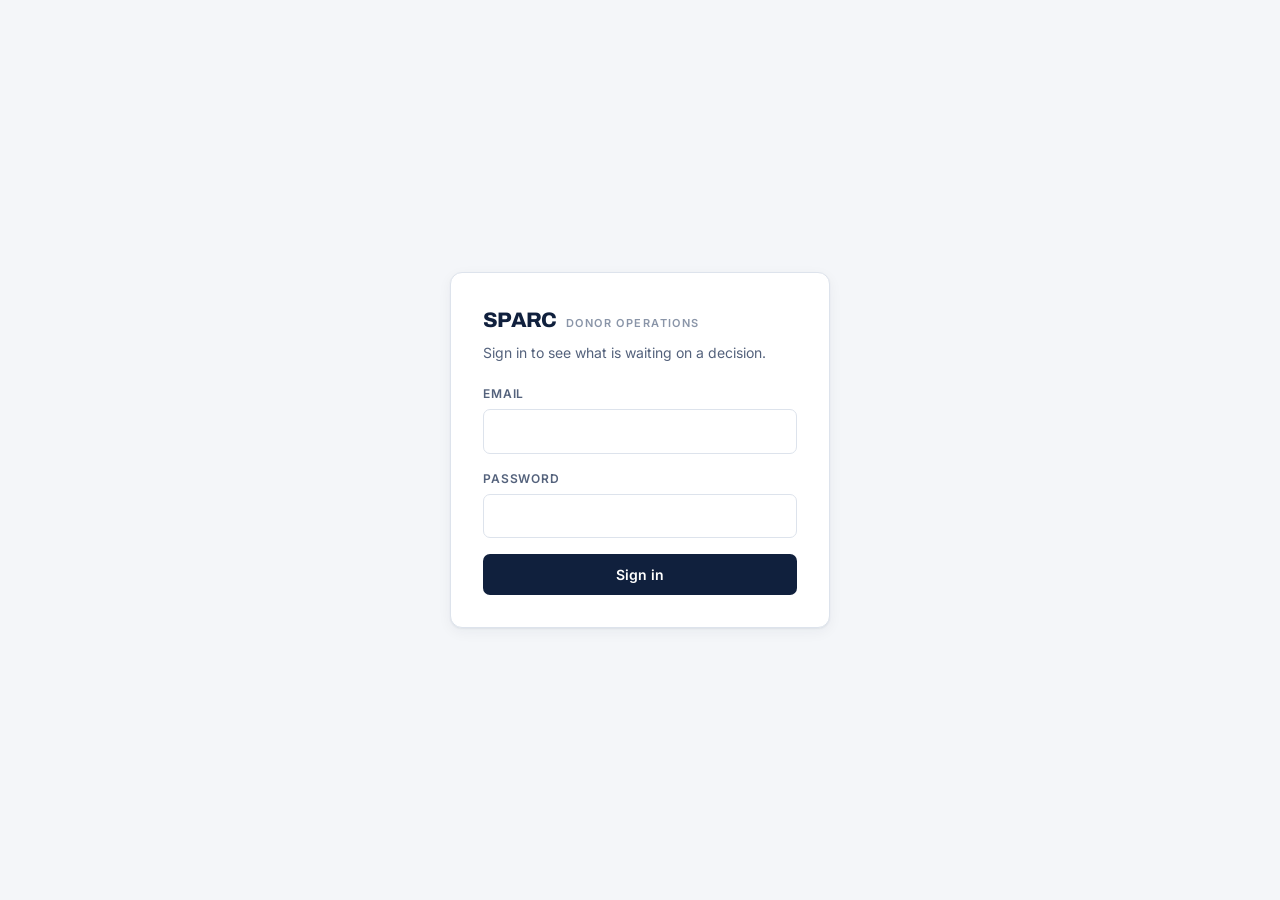
==== public/index.html @ 1fdde202 "Initial import: SPARC Donor Operations dashboard Static single-file dashboard (public/index.html), N" ====
<!doctype html>
<html lang="en">
<head>
<meta charset="utf-8">
<meta name="viewport" content="width=device-width, initial-scale=1">
<meta name="robots" content="noindex, nofollow">
<title>SPARC — Donor Operations</title>
<link rel="preconnect" href="https://fonts.googleapis.com">
<link rel="preconnect" href="https://fonts.gstatic.com" crossorigin>
<link href="https://fonts.googleapis.com/css2?family=Archivo:wght@500;600;700;800&family=Inter:wght@400;500;600&display=swap" rel="stylesheet">
<style>
  :root{
    --ink:#10203D; --ink-60:#54627C; --ink-40:#8A95A8;
    --paper:#F4F6F9; --card:#FFF; --rule:#DDE3EC;
    --green:#00874C; --green-soft:#E4F3EB;
    --blue:#2C6FA8; --blue-soft:#E6EEF6;
    --amber:#B26A00; --amber-soft:#FBF0DE;
    --red:#A8302B; --red-soft:#F8E7E6;
    --shadow:0 1px 2px rgba(16,32,61,.06),0 4px 14px rgba(16,32,61,.05);
  }
  *{box-sizing:border-box} html,body{margin:0;padding:0}
  body{background:var(--paper);color:var(--ink);font:400 15px/1.5 Inter,system-ui,sans-serif;-webkit-font-smoothing:antialiased}
  h1,h2,h3,.display{font-family:Archivo,Inter,sans-serif;letter-spacing:-.02em;margin:0}
  button{font:inherit;cursor:pointer} input,select,textarea{font:inherit;color:inherit}
  :focus-visible{outline:2px solid var(--blue);outline-offset:2px;border-radius:3px}
  .hidden{display:none!important}
  a{color:var(--blue)}

  .signin-wrap{min-height:100dvh;display:grid;place-items:center;padding:24px}
  .signin{width:100%;max-width:380px;background:var(--card);border:1px solid var(--rule);border-radius:12px;padding:32px;box-shadow:var(--shadow)}
  .mark{display:flex;align-items:baseline;gap:9px;margin-bottom:6px}
  .mark b{font-family:Archivo;font-weight:800;font-size:21px;letter-spacing:-.03em}
  .mark span{font-size:11px;text-transform:uppercase;letter-spacing:.13em;color:var(--ink-40);font-weight:600}
  label{display:block;font-size:12px;font-weight:600;text-transform:uppercase;letter-spacing:.07em;color:var(--ink-60);margin:0 0 6px}
  .field{width:100%;padding:10px 12px;border:1px solid var(--rule);border-radius:7px;background:#fff;margin-bottom:16px}
  textarea.field{min-height:80px;resize:vertical;font-family:inherit}
  .btn{border:0;border-radius:7px;padding:10px 15px;font-weight:600;font-size:14px;background:var(--ink);color:#fff;transition:opacity .15s}
  .btn:hover{opacity:.88} .btn[disabled]{opacity:.45;cursor:not-allowed}
  .btn-full{width:100%} .btn-go{background:var(--green);color:#fff}
  .btn-quiet{background:#fff;color:var(--ink-60);border:1px solid var(--rule)}
  .btn-sm{padding:7px 11px;font-size:13px}
  .msg{font-size:13.5px;padding:10px 12px;border-radius:7px;margin-bottom:16px}
  .msg-bad{background:var(--red-soft);color:var(--red)}
  .msg-ok{background:var(--green-soft);color:var(--green)}

  .topbar{position:sticky;top:0;z-index:20;background:rgba(255,255,255,.94);backdrop-filter:blur(8px);border-bottom:1px solid var(--rule)}
  .topbar-in{max-width:1140px;margin:0 auto;padding:13px 22px;display:flex;align-items:center;gap:16px}
  .who{margin-left:auto;font-size:13px;color:var(--ink-60)}
  .link{background:none;border:0;color:var(--ink-60);font-size:13px;text-decoration:underline;padding:0}
  main{max-width:1140px;margin:0 auto;padding:26px 22px 90px}
  .lede h1{font-size:clamp(24px,4.2vw,33px);font-weight:800;line-height:1.13;max-width:22ch}
  .lede p{color:var(--ink-60);margin:9px 0 0;max-width:58ch;font-size:14.5px}
  .lede{margin-bottom:24px}

  .tabs{display:flex;gap:3px;border-bottom:1px solid var(--rule);margin-bottom:22px;overflow-x:auto;scrollbar-width:none}
  .tabs::-webkit-scrollbar{display:none}
  .tab{background:none;border:0;border-bottom:2px solid transparent;padding:10px 13px;color:var(--ink-60);font-weight:600;font-size:14px;white-space:nowrap;margin-bottom:-1px}
  .tab[aria-selected=true]{color:var(--ink);border-bottom-color:var(--ink)}
  .pill{display:inline-block;min-width:20px;padding:1px 7px;border-radius:20px;font-size:11.5px;font-weight:700;margin-left:7px;font-variant-numeric:tabular-nums}
  .pill-amber{background:var(--amber-soft);color:var(--amber)}
  .pill-blue{background:var(--blue-soft);color:var(--blue)}
  .pill-grey{background:#EBEFF5;color:var(--ink-60)}

  .card{background:var(--card);border:1px solid var(--rule);border-radius:11px;padding:16px 18px;margin-bottom:11px;box-shadow:var(--shadow);display:grid;grid-template-columns:62px 1fr;gap:18px;align-items:start}
  .card.settled{opacity:.5}
  .wait{text-align:center;padding-top:2px}
  .wait b{display:block;font-family:Archivo;font-weight:800;font-size:28px;line-height:1;font-variant-numeric:tabular-nums;letter-spacing:-.04em}
  .wait span{display:block;font-size:9.5px;text-transform:uppercase;letter-spacing:.11em;color:var(--ink-40);font-weight:600;margin-top:3px}
  .w-cool b{color:var(--ink-40)} .w-warm b{color:var(--blue)} .w-hot b{color:var(--amber)} .w-cold b{color:var(--red)}
  .who-line{font-family:Archivo;font-weight:700;font-size:16.5px;margin-bottom:3px}
  .ask{color:var(--ink-60);font-size:14px;margin-bottom:10px}
  .meta{font-size:12.5px;color:var(--ink-40);margin-top:6px}
  .excerpt{font-size:13px;color:var(--ink-60);background:#FAFBFD;border-left:3px solid var(--rule);padding:9px 12px;border-radius:0 6px 6px 0;margin:0 0 11px;white-space:pre-wrap;max-height:8.5em;overflow:auto}
  .tag{display:inline-block;font-size:11px;font-weight:600;text-transform:uppercase;letter-spacing:.06em;padding:2px 7px;border-radius:4px;background:#EBEFF5;color:var(--ink-60);margin-right:6px;vertical-align:1px}
  .controls{display:flex;flex-wrap:wrap;gap:8px;align-items:center}
  .controls .field{margin:0;width:auto;min-width:130px;padding:8px 10px;font-size:14px}
  .note{font-size:12.5px;margin-top:9px;padding:8px 11px;border-radius:6px}
  .note-ok{background:var(--green-soft);color:var(--green)}
  .note-bad{background:var(--red-soft);color:var(--red)}
  .spacer{flex:1}

  .empty{text-align:center;padding:52px 24px;border:1px dashed var(--rule);border-radius:11px;background:#fff}
  .empty b{display:block;font-family:Archivo;font-size:18px;font-weight:700;margin-bottom:6px}
  .empty p{color:var(--ink-60);margin:0;font-size:14px}
  .sec{display:flex;align-items:center;gap:12px;margin:28px 0 11px}
  .sec h2{font-size:17px;font-weight:700}
  .tablewrap{background:#fff;border:1px solid var(--rule);border-radius:11px;overflow-x:auto;box-shadow:var(--shadow)}
  table{border-collapse:collapse;width:100%;font-size:13.5px;min-width:620px}
  th{text-align:left;font-size:11px;text-transform:uppercase;letter-spacing:.07em;color:var(--ink-40);font-weight:600;padding:11px 14px;border-bottom:1px solid var(--rule);white-space:nowrap;background:#FAFBFD;position:sticky;top:0}
  td{padding:10px 14px;border-bottom:1px solid #EDF1F6;vertical-align:top}
  tr:last-child td{border-bottom:0}
  .num{font-variant-numeric:tabular-nums;white-space:nowrap}
  .state{font-size:11px;font-weight:700;text-transform:uppercase;letter-spacing:.06em;padding:2px 8px;border-radius:20px;white-space:nowrap;display:inline-block}
  .s-ok{background:var(--green-soft);color:var(--green)}
  .s-wait{background:var(--amber-soft);color:var(--amber)}
  .s-info{background:var(--blue-soft);color:var(--blue)}
  .s-bad{background:var(--red-soft);color:var(--red)}
  .loading{text-align:center;padding:52px;color:var(--ink-40);font-size:14px}
  .notebox{background:#fff;border:1px solid var(--rule);border-radius:11px;padding:16px 18px;margin-bottom:18px;box-shadow:var(--shadow)}
  .noterow{background:#fff;border:1px solid var(--rule);border-radius:10px;padding:13px 16px;margin-bottom:9px;box-shadow:var(--shadow)}
  .noterow.done{opacity:.55}
  .noterow p{margin:0 0 7px;white-space:pre-wrap}
  @media (max-width:620px){
    .card{grid-template-columns:48px 1fr;gap:12px;padding:14px}
    .wait b{font-size:23px} main{padding:20px 15px 70px}
  }
  @media (prefers-reduced-motion:reduce){*{transition:none!important;animation:none!important}}
</style>
</head>
<body>

<div class="signin-wrap" id="signinView">
  <form class="signin" id="signinForm">
    <div class="mark"><b>SPARC</b><span>Donor Operations</span></div>
    <p style="color:var(--ink-60);font-size:14px;margin:0 0 22px">Sign in to see what is waiting on a decision.</p>
    <div id="signinMsg"></div>
    <label for="email">Email</label>
    <input class="field" id="email" type="email" autocomplete="username" required>
    <label for="password">Password</label>
    <input class="field" id="password" type="password" autocomplete="current-password" required>
    <button class="btn btn-full" id="signinBtn" type="submit">Sign in</button>
  </form>
</div>

<div id="appView" class="hidden">
  <div class="topbar"><div class="topbar-in">
    <div class="mark"><b>SPARC</b><span>Donor Operations</span></div>
    <div class="who"><span id="whoName"></span> ·
      <button class="link" id="pwBtn">Change password</button> ·
      <button class="link" id="signoutBtn">Sign out</button></div>
  </div></div>

  <main>
    <div class="lede"><h1 id="lede">Loading…</h1><p id="ledeSub"></p></div>

    <div class="tabs" role="tablist">
      <button class="tab" role="tab" data-tab="questions" aria-selected="true">Needs an answer<span class="pill pill-amber" id="cQ">0</span></button>
      <button class="tab" role="tab" data-tab="notes" aria-selected="false">My notes<span class="pill pill-blue" id="cN">0</span></button>
      <button class="tab" role="tab" data-tab="bloomerang" aria-selected="false">Bloomerang<span class="pill pill-blue" id="cB">0</span></button>
      <button class="tab" role="tab" data-tab="records" aria-selected="false">Records<span class="pill pill-grey" id="cR">0</span></button>
    </div>

    <section id="panel-questions"></section>
    <section id="panel-notes" class="hidden"></section>
    <section id="panel-bloomerang" class="hidden"></section>
    <section id="panel-records" class="hidden"></section>
  </main>
</div>

<script>
const OPS = "https://ldxpockcgcxvsrbyhcnt.supabase.co/functions/v1/donor-ops";
const BLM = "https://ldxpockcgcxvsrbyhcnt.supabase.co/functions/v1/bloomerang";
let TOKEN = null, USER = null, D = null, TAB = "questions";

const $ = id => document.getElementById(id);
const esc = s => String(s ?? "").replace(/[&<>"']/g, c => ({ "&":"&amp;","<":"&lt;",">":"&gt;",'"':"&quot;","'":"&#39;" }[c]));

async function call(url, action, body = {}) {
  const r = await fetch(url, {
    method: "POST",
    headers: { "Content-Type":"application/json", ...(TOKEN ? { Authorization:`Bearer ${TOKEN}` } : {}) },
    body: JSON.stringify({ action, ...body }),
  });
  const out = await r.json().catch(() => ({ error:"The server sent something unreadable." }));
  if (!r.ok) throw new Error(out.error || `Request failed (${r.status}).`);
  return out;
}
const api = (a, b) => call(OPS, a, b);
const blm = (a, b) => call(BLM, a, b);

const money = n => n == null ? "—" : "$" + Number(n).toLocaleString("en-US",
  { minimumFractionDigits: Number(n) % 1 ? 2 : 0, maximumFractionDigits: 2 });
const day = d => d ? new Date(d).toLocaleDateString("en-US", { month:"short", day:"numeric", year:"numeric" }) : "—";
const daysSince = d => d == null ? null : Math.max(0, Math.floor((Date.now() - new Date(d).getTime()) / 86400000));

function waitBlock(days) {
  if (days == null) return `<div class="wait w-cool"><b>—</b><span>no date</span></div>`;
  const h = days >= 45 ? "w-cold" : days >= 21 ? "w-hot" : days >= 7 ? "w-warm" : "w-cool";
  return `<div class="wait ${h}"><b>${days}</b><span>${days === 1 ? "day" : "days"}</span></div>`;
}

// ---------------------------------------------------------------- sign in
$("signinForm").addEventListener("submit", async e => {
  e.preventDefault();
  const b = $("signinBtn"); b.disabled = true; b.textContent = "Signing in…"; $("signinMsg").innerHTML = "";
  try {
    const r = await api("login", { email:$("email").value, password:$("password").value });
    TOKEN = r.token; USER = r.user;
    $("signinView").classList.add("hidden"); $("appView").classList.remove("hidden");
    $("whoName").textContent = USER.name || USER.email;
    await refresh();
  } catch (err) {
    $("signinMsg").innerHTML = `<div class="msg msg-bad">${esc(err.message)}</div>`;
    $("password").value = "";
  } finally { b.disabled = false; b.textContent = "Sign in"; }
});
$("signoutBtn").addEventListener("click", async () => { try { await api("logout"); } catch {} location.reload(); });

$("pwBtn").addEventListener("click", async () => {
  const cur = prompt("Current password:"); if (!cur) return;
  const nw = prompt("New password (at least 12 characters):"); if (!nw) return;
  if (nw !== prompt("Type the new password again:")) return alert("Those didn't match.");
  try { await api("change_password", { current_password: cur, new_password: nw }); alert("Password changed."); }
  catch (e) { alert(e.message); }
});

document.querySelectorAll(".tab").forEach(t => t.addEventListener("click", () => {
  TAB = t.dataset.tab;
  document.querySelectorAll(".tab").forEach(x => x.setAttribute("aria-selected", String(x === t)));
  ["questions","notes","bloomerang","records"].forEach(p => $("panel-"+p).classList.toggle("hidden", p !== TAB));
}));

async function refresh() {
  ["questions","notes","bloomerang","records"].forEach(p => $("panel-"+p).innerHTML = `<div class="loading">Loading…</div>`);
  try { D = await api("dashboard"); render(); }
  catch (e) { $("panel-"+TAB).innerHTML = `<div class="msg msg-bad">${esc(e.message)}</div>`; }
}

function render() {
  const q = D.counts.flags;
  $("lede").textContent = q === 0 ? "Nothing is waiting on you." :
    `${q} ${q === 1 ? "thing needs" : "things need"} an answer.`;
  $("ledeSub").textContent = q === 0
    ? "Every gift on file has a donor, a designation and an amount."
    : "Each one is blocking a thank-you letter or a Bloomerang record.";
  $("cQ").textContent = q;
  $("cN").textContent = D.counts.notes;
  $("cB").textContent = D.counts.bloomerang;
  $("cR").textContent = D.sponsors.length + D.rsvps.length + D.tuition.length + D.staging.length + D.auction.length;
  renderQuestions(); renderNotes(); renderBloomerang(); renderRecords();
}

// ------------------------------------------------------------- questions
const LEVELS = ["Event Sponsor","Champion","Hero","Leader","Partner","Advocate","Friend"];
const SRC = { sponsorships:"Sponsorship", tuition_payments:"Tuition", donations_staging:"Donation",
              thank_you_letters:"Letter", crm_inbox:"Email" };

function editor(f) {
  const id = esc(f.row_id);
  const types = (D.gift_types || []).map(t => `<option value="${t.code}">${esc(t.label)}</option>`).join("");
  if (f.kind === "sponsor_level_mismatch" || f.kind === "sponsor_missing_amount") {
    const s = D.sponsors.find(x => x.id === f.row_id) || {};
    return `<select class="field" data-field="level"><option value="">Level…</option>
      ${LEVELS.map(l => `<option ${s.level === l ? "selected":""}>${l}</option>`).join("")}</select>
      <input class="field" data-field="amount" type="number" step="0.01" placeholder="Amount" value="${s.amount ?? ""}">
      <button class="btn btn-go btn-sm" data-save="sponsorships:${id}">Save</button>`;
  }
  if (f.kind === "tuition_missing_participant")
    return `<input class="field" data-field="participant" placeholder="Participant name" style="min-width:200px">
      <button class="btn btn-go btn-sm" data-save="tuition_payments:${id}">Save</button>`;
  if (f.kind === "donation_missing_donor")
    return `<input class="field" data-field="donor_name" placeholder="Donor name" style="min-width:200px">
      <button class="btn btn-go btn-sm" data-save="donations_staging:${id}">Save</button>`;
  if (f.kind === "donation_uncategorised" || f.kind === "donation_parse_gap") {
    const d = D.staging.find(x => x.id === f.row_id) || {};
    return `<select class="field" data-field="gift_type"><option value="">What is it?…</option>${types}</select>
      <input class="field" data-field="amount" type="number" step="0.01" placeholder="Amount" value="${d.amount ?? ""}">
      <button class="btn btn-go btn-sm" data-save="donations_staging:${id}">Save</button>`;
  }
  if (f.kind === "check_email_review")
    return `<button class="btn btn-quiet btn-sm" data-note='${esc(JSON.stringify({label:f.who, body:"Re: "+(f.question||"")}))}'>Add a note</button>`;
  return `<span class="meta">Open the record under Records to fix this.</span>`;
}

function renderQuestions() {
  const items = (D.flags || []).map(f => ({ ...f, _d: daysSince(f.date) }))
    .sort((a,b) => (b._d ?? -1) - (a._d ?? -1));
  $("panel-questions").innerHTML = !items.length
    ? `<div class="empty"><b>Nothing is blocked.</b><p>Every gift on file has a donor, a designation and an amount.</p></div>`
    : items.map(f => `
      <div class="card" data-card="${esc(f.row_id)}">
        ${waitBlock(f._d)}
        <div>
          <div class="who-line">${esc(f.who || "(unnamed)")}</div>
          <div class="ask"><span class="tag">${SRC[f.table] || f.table}</span>${esc(f.question)}</div>
          ${f.detail ? `<div class="excerpt">${esc(f.detail)}</div>` : ""}
          <div class="controls">
            ${editor(f)}
            <div class="spacer"></div>
            ${f.link ? `<a class="btn btn-quiet btn-sm" href="${esc(f.link)}" target="_blank" rel="noopener">Open email</a>` : ""}
            <button class="btn btn-quiet btn-sm" data-dismiss='${esc(JSON.stringify({flag_kind:f.kind, table:f.table, row_id:f.row_id}))}'>Not relevant</button>
          </div>
          <div class="meta">${f.date ? "Received " + day(f.date) : "No date on the record"}${f.attachments ? ` · ${f.attachments} attachment${f.attachments===1?"":"s"}` : ""}</div>
          <div class="result"></div>
        </div>
      </div>`).join("");
}

// ----------------------------------------------------------------- notes
const TAGS = ["general","follow_up","question_for_kat","question_for_debi","bloomerang","gala","summit"];
function renderNotes() {
  const open = (D.notes||[]).filter(n => !n.resolved), done = (D.notes||[]).filter(n => n.resolved);
  $("panel-notes").innerHTML = `
    <div class="notebox">
      <label for="noteBody">Add a note</label>
      <textarea class="field" id="noteBody" placeholder="Something to chase, ask Kat, or remember from this sweep…"></textarea>
      <div class="controls">
        <select class="field" id="noteTag">${TAGS.map(t=>`<option value="${t}">${t.replace(/_/g," ")}</option>`).join("")}</select>
        <button class="btn btn-go btn-sm" id="noteAdd">Save note</button>
      </div>
      <div class="result" id="noteResult"></div>
    </div>
    ${open.length ? open.map(noteRow).join("") : `<div class="empty"><p>No open notes.</p></div>`}
    ${done.length ? `<div class="sec"><h2>Resolved</h2></div>${done.map(noteRow).join("")}` : ""}`;
}
const noteRow = n => `
  <div class="noterow ${n.resolved ? "done":""}">
    <p>${esc(n.body)}</p>
    <div class="meta"><span class="tag">${esc((n.tag||"general").replace(/_/g," "))}</span>${day(n.created_at)} · ${esc(n.created_by)}</div>
    <div class="controls" style="margin-top:9px">
      ${n.resolved ? `<button class="btn btn-quiet btn-sm" data-note-open="${n.id}">Reopen</button>`
                   : `<button class="btn btn-go btn-sm" data-note-done="${n.id}">Done</button>`}
      <button class="link" data-note-del="${n.id}">Delete</button>
    </div>
  </div>`;

// ------------------------------------------------------------ bloomerang
function renderBloomerang() {
  const rows = (D.inbox||[]).filter(i => ["needs_review","approved","failed","pushed"].includes(i.status));
  const pend = rows.filter(i => i.status !== "pushed");
  const guests = D.rsvp_candidates || [];
  $("panel-bloomerang").innerHTML = `
    ${guests.length ? `<div class="sec"><h2>Guests found in email</h2></div>` +
      guests.map(g => `<div class="card" data-card="${g.id}">${waitBlock(daysSince(g.received_at))}
        <div><div class="who-line">${esc([g.proposed?.title,g.proposed?.first_name,g.proposed?.last_name].filter(Boolean).join(" "))}</div>
        <div class="ask">Requested by ${esc(g.requested_by || "unknown")} — add as a comped guest?</div>
        ${g.raw_excerpt ? `<div class="excerpt">${esc(g.raw_excerpt)}</div>` : ""}
        <div class="controls">
          <button class="btn btn-go btn-sm" data-guest-yes="${g.id}">Add to RSVP list</button>
          <button class="btn btn-quiet btn-sm" data-guest-no="${g.id}">Not a guest</button>
          <div class="spacer"></div>
          ${g.gmail_permalink ? `<a class="btn btn-quiet btn-sm" href="${esc(g.gmail_permalink)}" target="_blank" rel="noopener">Open email</a>`:""}
        </div><div class="result"></div></div></div>`).join("") : ""}

    <div class="sec"><h2>Waiting to go to Bloomerang</h2></div>
    ${!pend.length ? `<div class="empty"><p>Nothing queued for Bloomerang.</p></div>` : pend.map(i => `
      <div class="card" data-card="${i.id}">${waitBlock(daysSince(i.received_at))}
        <div>
          <div class="who-line">${esc(i.from_name || i.from_email || "(unknown)")}</div>
          <div class="ask"><span class="tag">${esc(i.record_type || "note")}</span>${esc(i.subject || "(no subject)")}</div>
          ${i.extraction?.summary || i.raw_body ? `<div class="excerpt">${esc(i.extraction?.summary || (i.raw_body||"").slice(0,400))}</div>`:""}
          <div class="controls">
            ${i.match_constituent_id
              ? `<span class="state s-ok">Matched #${i.match_constituent_id}</span>`
              : `<span class="state s-bad">No constituent match</span>
                 <input class="field" data-field="_accountNumber" type="number" placeholder="Account #" style="min-width:120px">`}
            <button class="btn btn-go btn-sm" data-approve="${i.id}" ${i.status==="approved"?"disabled":""}>Approve &amp; push</button>
            <button class="btn btn-quiet btn-sm" data-reject="${i.id}">Reject</button>
            <div class="spacer"></div>
            ${i.gmail_permalink ? `<a class="btn btn-quiet btn-sm" href="${esc(i.gmail_permalink)}" target="_blank" rel="noopener">Open email</a>`:""}
          </div>
          ${i.push_error ? `<div class="note note-bad">${esc(i.push_error).slice(0,300)}</div>`:""}
          <div class="meta">${day(i.received_at)} · status ${esc(i.status)}</div>
          <div class="result"></div>
        </div></div>`).join("")}

    ${rows.filter(i=>i.status==="pushed").length ? `<div class="sec"><h2>Already in Bloomerang</h2></div>
      <div class="tablewrap"><table><thead><tr><th>Who</th><th>Type</th><th>Subject</th><th>Pushed</th><th></th></tr></thead><tbody>
      ${rows.filter(i=>i.status==="pushed").map(i=>`<tr>
        <td>${esc(i.from_name||i.from_email||"—")}</td><td>${esc(i.record_type||"note")}</td>
        <td>${esc(i.subject||"—")}</td><td class="num">${day(i.pushed_at)}</td>
        <td><button class="link" data-undo="${i.id}">Undo</button></td></tr>`).join("")}
      </tbody></table></div>`:""}`;
}

// --------------------------------------------------------------- records
const SHEETS = () => [
  { key:"donations", title:"Donations",
    cols:["First Name","Last Name","Address","Email","Phone Number","Donation Date","Donation Amount","Campaign","Gift Type","Thank You Note Sent?","Date Thank You Letter Sent to Debi"],
    rows:(D.staging||[]).map(d => {
      const p=(d.donor_name||"").trim().split(/\s+/);
      const l=(D.letters||[]).find(x=>x.donor_display_name===d.donor_name);
      return [p.slice(0,-1).join(" ")||d.donor_name||"", p.length>1?p.at(-1):"", "", d.donor_email||"", "",
        (d.donation_date||"").slice(0,10), d.amount ?? "", d.category||"", d.gift_type||"",
        l ? (l.status==="unsent"?"No":"Yes") : "No", l?.sent_to_debi_at ? l.sent_to_debi_at.slice(0,10) : ""]; }) },
  { key:"sponsorships", title:"Sponsorships",
    cols:["First Name","Last Name","Organization","Address","Email","Phone Number","Sponsorship Date","Sponsorship Amount","Level","Campaign","Group","Contacted By","Thank You Note Sent?","Date Thank You Letter Sent to Debi"],
    rows:(D.sponsors||[]).map(s=>[s.first_name||"",s.last_name||"",s.organization||"",s.address||"",s.email||"",s.phone||"",
      s.sponsorship_date||"",s.amount??"",s.level||"",s.campaign||"",s.group_name||"",s.contacted_by||"",
      s.thank_you_sent?"Yes":"No",""]) },
  { key:"rsvps", title:"Gala RSVPs",
    cols:["Title","First Name","Last Name","Address","Email","Phone Number","VIP?","Guest?","Number of Tickets","Amount","Names of Guests"],
    rows:(D.rsvps||[]).map(r=>[r.title||"",r.first_name||"",r.last_name||"",r.address||"",r.email||"",r.phone||"",
      r.is_vip?"Yes":"No",r.is_guest?"Yes":"No",r.num_tickets??"",r.amount??"",r.guest_names||""]) },
  { key:"tuition", title:"Tuition Payments",
    cols:["First Name","Last Name","Participant","Payment Date","Amount","Check Number","Notes"],
    rows:(D.tuition||[]).map(t=>[t.first_name||"",t.last_name||"",t.participant||"",t.payment_date||"",t.amount??"",t.check_number||"",t.notes||""]) },
  { key:"auction", title:"Auction Item Donations",
    cols:["Donor Business","Contact Name","Email","Item Description","Market Value","Event"],
    rows:(D.auction||[]).map(a=>[a.donor_business||"",a.contact_name||"",a.email||"",a.item_description||"",a.market_value??"",a.event_name||""]) },
  { key:"outreach", title:"Sponsor Outreach",
    cols:["Name","Organization","Email","Type","Attempted","Outcome","Notes"],
    rows:(D.outreach||[]).map(o=>[o.donor_name||"",o.donor_organization||"",o.donor_email||"",o.attempt_type||"",
      (o.attempted_at||"").slice(0,10),o.outcome||"",o.notes||""]) },
];

function renderRecords() {
  $("panel-records").innerHTML = SHEETS().map(s => `
    <div class="sec"><h2>${s.title}</h2>
      <span class="pill pill-grey">${s.rows.length}</span>
      <div class="spacer"></div>
      <button class="btn btn-quiet btn-sm" data-csv="${s.key}">Download CSV</button></div>
    ${s.rows.length ? `<div class="tablewrap"><table><thead><tr>${s.cols.map(c=>`<th>${esc(c)}</th>`).join("")}</tr></thead>
      <tbody>${s.rows.slice(0,200).map(r=>`<tr>${r.map((c,i)=>`<td class="${typeof c==="number"?"num":""}">${esc(c)}</td>`).join("")}</tr>`).join("")}</tbody></table></div>
      ${s.rows.length>200?`<div class="meta">Showing the first 200. The CSV has all ${s.rows.length}.</div>`:""}`
    : `<div class="empty"><p>Nothing recorded yet.</p></div>`}`).join("");
}

function downloadCSV(key) {
  const s = SHEETS().find(x => x.key === key); if (!s) return;
  const q = v => { const t = String(v ?? ""); return /[",\n]/.test(t) ? `"${t.replace(/"/g,'""')}"` : t; };
  const csv = [s.cols.map(q).join(","), ...s.rows.map(r => r.map(q).join(","))].join("\r\n");
  const url = URL.createObjectURL(new Blob(["\uFEFF"+csv], { type:"text/csv;charset=utf-8" }));
  const a = Object.assign(document.createElement("a"), {
    href:url, download:`SPARC ${s.title} ${new Date().toISOString().slice(0,10)}.csv` });
  document.body.appendChild(a); a.click(); a.remove(); URL.revokeObjectURL(url);
}

// --------------------------------------------------------------- actions
document.addEventListener("click", async e => {
  const t = e.target.closest("[data-save],[data-dismiss],[data-csv],[data-note-done],[data-note-open],[data-note-del],[data-approve],[data-reject],[data-undo],[data-guest-yes],[data-guest-no],[data-note]");
  if (!t && e.target.id !== "noteAdd") return;
  const btn = t || $("noteAdd");
  const card = btn.closest(".card") || btn.closest(".notebox");
  const out = card?.querySelector(".result");
  const say = (c, m) => { if (out) out.innerHTML = `<div class="note ${c}">${esc(m)}</div>`; };
  if (btn.dataset.csv) return downloadCSV(btn.dataset.csv);

  btn.disabled = true;
  try {
    if (btn.dataset.save) {
      const [table, id] = btn.dataset.save.split(":");
      const fields = {};
      card.querySelectorAll("[data-field]").forEach(el => { if (el.value !== "" && !el.dataset.field.startsWith("_")) fields[el.dataset.field] = el.value; });
      if (!Object.keys(fields).length) { say("note-bad","Fill in a value first."); btn.disabled = false; return; }
      await api("update", { table, id, fields });
      say("note-ok","Saved."); card.classList.add("settled"); setTimeout(refresh, 650);
    } else if (btn.dataset.dismiss) {
      await api("dismiss", JSON.parse(btn.dataset.dismiss));
      card.classList.add("settled"); setTimeout(refresh, 400);
    } else if (e.target.id === "noteAdd") {
      await api("note", { body: $("noteBody").value, tag: $("noteTag").value });
      $("noteBody").value = ""; await refresh();
    } else if (btn.dataset.note) {
      const n = JSON.parse(btn.dataset.note);
      await api("note", { body: n.body, tag: "follow_up", subject_label: n.label });
      say("note-ok","Note added."); setTimeout(refresh, 500);
    } else if (btn.dataset.noteDone)  { await api("note", { id: btn.dataset.noteDone, resolved: true }); await refresh(); }
      else if (btn.dataset.noteOpen)  { await api("note", { id: btn.dataset.noteOpen, resolved: false }); await refresh(); }
      else if (btn.dataset.noteDel)   { await api("note_delete", { id: btn.dataset.noteDel }); await refresh(); }
      else if (btn.dataset.approve) {
      const acct = card.querySelector('[data-field="_accountNumber"]')?.value;
      await blm("approve", { id: btn.dataset.approve, ...(acct ? { payload_overrides:{ _accountNumber:Number(acct) } } : {}) });
      say("note-ok","Pushed to Bloomerang."); card.classList.add("settled"); setTimeout(refresh, 800);
    } else if (btn.dataset.reject) {
      await blm("reject", { id: btn.dataset.reject, reason: prompt("Why reject this?") || "Not relevant" });
      card.classList.add("settled"); setTimeout(refresh, 500);
    } else if (btn.dataset.undo) {
      if (confirm("Delete this record from Bloomerang?")) { await blm("undo", { id: btn.dataset.undo }); await refresh(); }
      else btn.disabled = false;
    } else if (btn.dataset.guestYes) {
      await api("accept_guest", { id: btn.dataset.guestYes });
      say("note-ok","Added to the RSVP list."); card.classList.add("settled"); setTimeout(refresh, 700);
    } else if (btn.dataset.guestNo) {
      await api("reject_guest", { id: btn.dataset.guestNo });
      card.classList.add("settled"); setTimeout(refresh, 400);
    }
  } catch (err) { say("note-bad", err.message); btn.disabled = false; }
});
</script>
</body>
</html>
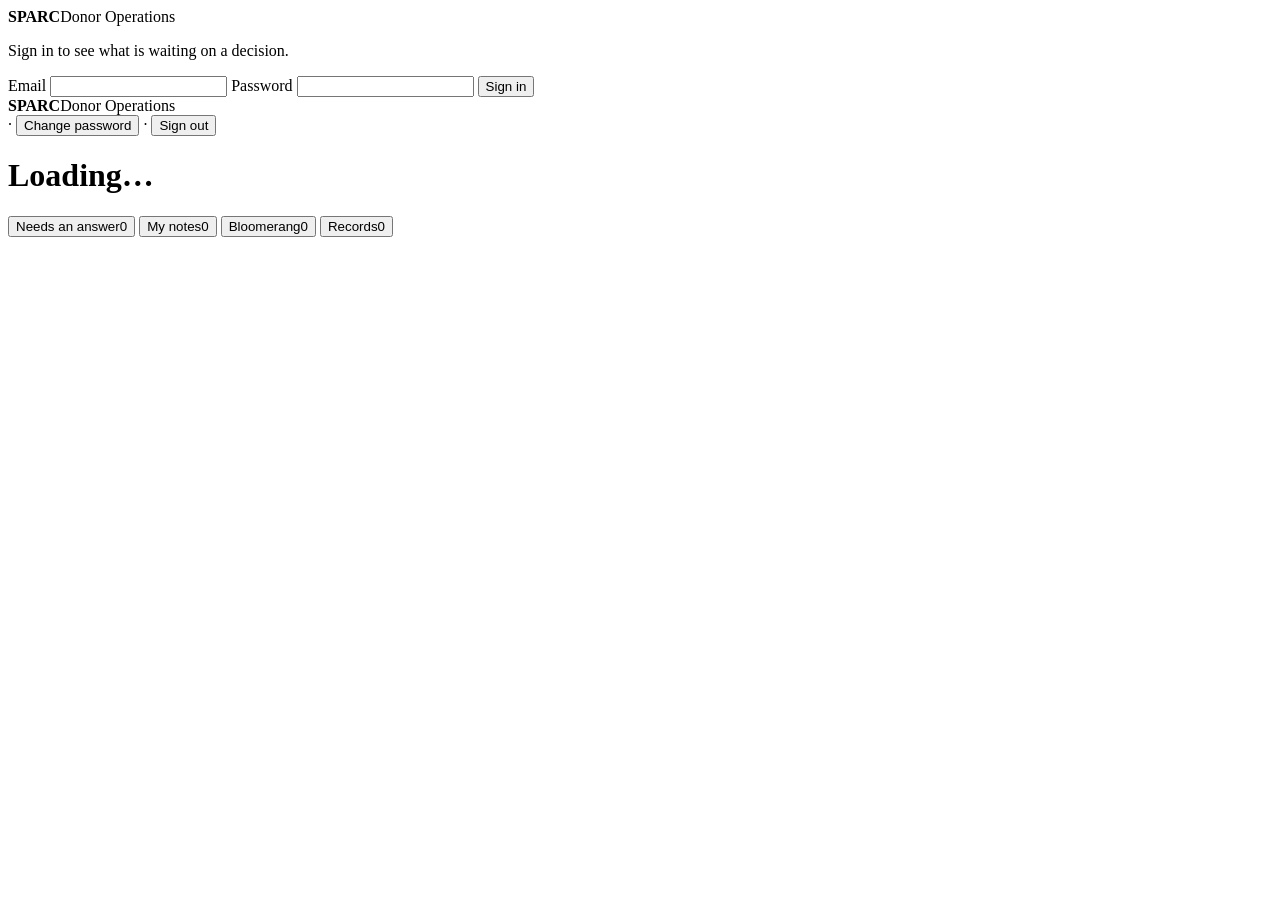
==== commit f716929e: "Split CSS/JS into files and tighten the CSP (Task 6) - Extract the inline <style> to public/app.css " ====
--- a/public/index.html
+++ b/public/index.html
@@ -5,114 +5,14 @@
 <meta name="viewport" content="width=device-width, initial-scale=1">
 <meta name="robots" content="noindex, nofollow">
 <title>SPARC — Donor Operations</title>
-<link rel="preconnect" href="https://fonts.googleapis.com">
-<link rel="preconnect" href="https://fonts.gstatic.com" crossorigin>
-<link href="https://fonts.googleapis.com/css2?family=Archivo:wght@500;600;700;800&family=Inter:wght@400;500;600&display=swap" rel="stylesheet">
-<style>
-  :root{
-    --ink:#10203D; --ink-60:#54627C; --ink-40:#8A95A8;
-    --paper:#F4F6F9; --card:#FFF; --rule:#DDE3EC;
-    --green:#00874C; --green-soft:#E4F3EB;
-    --blue:#2C6FA8; --blue-soft:#E6EEF6;
-    --amber:#B26A00; --amber-soft:#FBF0DE;
-    --red:#A8302B; --red-soft:#F8E7E6;
-    --shadow:0 1px 2px rgba(16,32,61,.06),0 4px 14px rgba(16,32,61,.05);
-  }
-  *{box-sizing:border-box} html,body{margin:0;padding:0}
-  body{background:var(--paper);color:var(--ink);font:400 15px/1.5 Inter,system-ui,sans-serif;-webkit-font-smoothing:antialiased}
-  h1,h2,h3,.display{font-family:Archivo,Inter,sans-serif;letter-spacing:-.02em;margin:0}
-  button{font:inherit;cursor:pointer} input,select,textarea{font:inherit;color:inherit}
-  :focus-visible{outline:2px solid var(--blue);outline-offset:2px;border-radius:3px}
-  .hidden{display:none!important}
-  a{color:var(--blue)}
-
-  .signin-wrap{min-height:100dvh;display:grid;place-items:center;padding:24px}
-  .signin{width:100%;max-width:380px;background:var(--card);border:1px solid var(--rule);border-radius:12px;padding:32px;box-shadow:var(--shadow)}
-  .mark{display:flex;align-items:baseline;gap:9px;margin-bottom:6px}
-  .mark b{font-family:Archivo;font-weight:800;font-size:21px;letter-spacing:-.03em}
-  .mark span{font-size:11px;text-transform:uppercase;letter-spacing:.13em;color:var(--ink-40);font-weight:600}
-  label{display:block;font-size:12px;font-weight:600;text-transform:uppercase;letter-spacing:.07em;color:var(--ink-60);margin:0 0 6px}
-  .field{width:100%;padding:10px 12px;border:1px solid var(--rule);border-radius:7px;background:#fff;margin-bottom:16px}
-  textarea.field{min-height:80px;resize:vertical;font-family:inherit}
-  .btn{border:0;border-radius:7px;padding:10px 15px;font-weight:600;font-size:14px;background:var(--ink);color:#fff;transition:opacity .15s}
-  .btn:hover{opacity:.88} .btn[disabled]{opacity:.45;cursor:not-allowed}
-  .btn-full{width:100%} .btn-go{background:var(--green);color:#fff}
-  .btn-quiet{background:#fff;color:var(--ink-60);border:1px solid var(--rule)}
-  .btn-sm{padding:7px 11px;font-size:13px}
-  .msg{font-size:13.5px;padding:10px 12px;border-radius:7px;margin-bottom:16px}
-  .msg-bad{background:var(--red-soft);color:var(--red)}
-  .msg-ok{background:var(--green-soft);color:var(--green)}
-
-  .topbar{position:sticky;top:0;z-index:20;background:rgba(255,255,255,.94);backdrop-filter:blur(8px);border-bottom:1px solid var(--rule)}
-  .topbar-in{max-width:1140px;margin:0 auto;padding:13px 22px;display:flex;align-items:center;gap:16px}
-  .who{margin-left:auto;font-size:13px;color:var(--ink-60)}
-  .link{background:none;border:0;color:var(--ink-60);font-size:13px;text-decoration:underline;padding:0}
-  main{max-width:1140px;margin:0 auto;padding:26px 22px 90px}
-  .lede h1{font-size:clamp(24px,4.2vw,33px);font-weight:800;line-height:1.13;max-width:22ch}
-  .lede p{color:var(--ink-60);margin:9px 0 0;max-width:58ch;font-size:14.5px}
-  .lede{margin-bottom:24px}
-
-  .tabs{display:flex;gap:3px;border-bottom:1px solid var(--rule);margin-bottom:22px;overflow-x:auto;scrollbar-width:none}
-  .tabs::-webkit-scrollbar{display:none}
-  .tab{background:none;border:0;border-bottom:2px solid transparent;padding:10px 13px;color:var(--ink-60);font-weight:600;font-size:14px;white-space:nowrap;margin-bottom:-1px}
-  .tab[aria-selected=true]{color:var(--ink);border-bottom-color:var(--ink)}
-  .pill{display:inline-block;min-width:20px;padding:1px 7px;border-radius:20px;font-size:11.5px;font-weight:700;margin-left:7px;font-variant-numeric:tabular-nums}
-  .pill-amber{background:var(--amber-soft);color:var(--amber)}
-  .pill-blue{background:var(--blue-soft);color:var(--blue)}
-  .pill-grey{background:#EBEFF5;color:var(--ink-60)}
-
-  .card{background:var(--card);border:1px solid var(--rule);border-radius:11px;padding:16px 18px;margin-bottom:11px;box-shadow:var(--shadow);display:grid;grid-template-columns:62px 1fr;gap:18px;align-items:start}
-  .card.settled{opacity:.5}
-  .wait{text-align:center;padding-top:2px}
-  .wait b{display:block;font-family:Archivo;font-weight:800;font-size:28px;line-height:1;font-variant-numeric:tabular-nums;letter-spacing:-.04em}
-  .wait span{display:block;font-size:9.5px;text-transform:uppercase;letter-spacing:.11em;color:var(--ink-40);font-weight:600;margin-top:3px}
-  .w-cool b{color:var(--ink-40)} .w-warm b{color:var(--blue)} .w-hot b{color:var(--amber)} .w-cold b{color:var(--red)}
-  .who-line{font-family:Archivo;font-weight:700;font-size:16.5px;margin-bottom:3px}
-  .ask{color:var(--ink-60);font-size:14px;margin-bottom:10px}
-  .meta{font-size:12.5px;color:var(--ink-40);margin-top:6px}
-  .excerpt{font-size:13px;color:var(--ink-60);background:#FAFBFD;border-left:3px solid var(--rule);padding:9px 12px;border-radius:0 6px 6px 0;margin:0 0 11px;white-space:pre-wrap;max-height:8.5em;overflow:auto}
-  .tag{display:inline-block;font-size:11px;font-weight:600;text-transform:uppercase;letter-spacing:.06em;padding:2px 7px;border-radius:4px;background:#EBEFF5;color:var(--ink-60);margin-right:6px;vertical-align:1px}
-  .controls{display:flex;flex-wrap:wrap;gap:8px;align-items:center}
-  .controls .field{margin:0;width:auto;min-width:130px;padding:8px 10px;font-size:14px}
-  .note{font-size:12.5px;margin-top:9px;padding:8px 11px;border-radius:6px}
-  .note-ok{background:var(--green-soft);color:var(--green)}
-  .note-bad{background:var(--red-soft);color:var(--red)}
-  .spacer{flex:1}
-
-  .empty{text-align:center;padding:52px 24px;border:1px dashed var(--rule);border-radius:11px;background:#fff}
-  .empty b{display:block;font-family:Archivo;font-size:18px;font-weight:700;margin-bottom:6px}
-  .empty p{color:var(--ink-60);margin:0;font-size:14px}
-  .sec{display:flex;align-items:center;gap:12px;margin:28px 0 11px}
-  .sec h2{font-size:17px;font-weight:700}
-  .tablewrap{background:#fff;border:1px solid var(--rule);border-radius:11px;overflow-x:auto;box-shadow:var(--shadow)}
-  table{border-collapse:collapse;width:100%;font-size:13.5px;min-width:620px}
-  th{text-align:left;font-size:11px;text-transform:uppercase;letter-spacing:.07em;color:var(--ink-40);font-weight:600;padding:11px 14px;border-bottom:1px solid var(--rule);white-space:nowrap;background:#FAFBFD;position:sticky;top:0}
-  td{padding:10px 14px;border-bottom:1px solid #EDF1F6;vertical-align:top}
-  tr:last-child td{border-bottom:0}
-  .num{font-variant-numeric:tabular-nums;white-space:nowrap}
-  .state{font-size:11px;font-weight:700;text-transform:uppercase;letter-spacing:.06em;padding:2px 8px;border-radius:20px;white-space:nowrap;display:inline-block}
-  .s-ok{background:var(--green-soft);color:var(--green)}
-  .s-wait{background:var(--amber-soft);color:var(--amber)}
-  .s-info{background:var(--blue-soft);color:var(--blue)}
-  .s-bad{background:var(--red-soft);color:var(--red)}
-  .loading{text-align:center;padding:52px;color:var(--ink-40);font-size:14px}
-  .notebox{background:#fff;border:1px solid var(--rule);border-radius:11px;padding:16px 18px;margin-bottom:18px;box-shadow:var(--shadow)}
-  .noterow{background:#fff;border:1px solid var(--rule);border-radius:10px;padding:13px 16px;margin-bottom:9px;box-shadow:var(--shadow)}
-  .noterow.done{opacity:.55}
-  .noterow p{margin:0 0 7px;white-space:pre-wrap}
-  @media (max-width:620px){
-    .card{grid-template-columns:48px 1fr;gap:12px;padding:14px}
-    .wait b{font-size:23px} main{padding:20px 15px 70px}
-  }
-  @media (prefers-reduced-motion:reduce){*{transition:none!important;animation:none!important}}
-</style>
+<link rel="stylesheet" href="/app.css">
 </head>
 <body>
 
 <div class="signin-wrap" id="signinView">
   <form class="signin" id="signinForm">
     <div class="mark"><b>SPARC</b><span>Donor Operations</span></div>
-    <p style="color:var(--ink-60);font-size:14px;margin:0 0 22px">Sign in to see what is waiting on a decision.</p>
+    <p class="signin-sub">Sign in to see what is waiting on a decision.</p>
     <div id="signinMsg"></div>
     <label for="email">Email</label>
     <input class="field" id="email" type="email" autocomplete="username" required>
@@ -147,326 +47,6 @@
   </main>
 </div>
 
-<script>
-const OPS = "https://ldxpockcgcxvsrbyhcnt.supabase.co/functions/v1/donor-ops";
-const BLM = "https://ldxpockcgcxvsrbyhcnt.supabase.co/functions/v1/bloomerang";
-let TOKEN = null, USER = null, D = null, TAB = "questions";
-
-const $ = id => document.getElementById(id);
-const esc = s => String(s ?? "").replace(/[&<>"']/g, c => ({ "&":"&amp;","<":"&lt;",">":"&gt;",'"':"&quot;","'":"&#39;" }[c]));
-
-async function call(url, action, body = {}) {
-  const r = await fetch(url, {
-    method: "POST",
-    headers: { "Content-Type":"application/json", ...(TOKEN ? { Authorization:`Bearer ${TOKEN}` } : {}) },
-    body: JSON.stringify({ action, ...body }),
-  });
-  const out = await r.json().catch(() => ({ error:"The server sent something unreadable." }));
-  if (!r.ok) throw new Error(out.error || `Request failed (${r.status}).`);
-  return out;
-}
-const api = (a, b) => call(OPS, a, b);
-const blm = (a, b) => call(BLM, a, b);
-
-const money = n => n == null ? "—" : "$" + Number(n).toLocaleString("en-US",
-  { minimumFractionDigits: Number(n) % 1 ? 2 : 0, maximumFractionDigits: 2 });
-const day = d => d ? new Date(d).toLocaleDateString("en-US", { month:"short", day:"numeric", year:"numeric" }) : "—";
-const daysSince = d => d == null ? null : Math.max(0, Math.floor((Date.now() - new Date(d).getTime()) / 86400000));
-
-function waitBlock(days) {
-  if (days == null) return `<div class="wait w-cool"><b>—</b><span>no date</span></div>`;
-  const h = days >= 45 ? "w-cold" : days >= 21 ? "w-hot" : days >= 7 ? "w-warm" : "w-cool";
-  return `<div class="wait ${h}"><b>${days}</b><span>${days === 1 ? "day" : "days"}</span></div>`;
-}
-
-// ---------------------------------------------------------------- sign in
-$("signinForm").addEventListener("submit", async e => {
-  e.preventDefault();
-  const b = $("signinBtn"); b.disabled = true; b.textContent = "Signing in…"; $("signinMsg").innerHTML = "";
-  try {
-    const r = await api("login", { email:$("email").value, password:$("password").value });
-    TOKEN = r.token; USER = r.user;
-    $("signinView").classList.add("hidden"); $("appView").classList.remove("hidden");
-    $("whoName").textContent = USER.name || USER.email;
-    await refresh();
-  } catch (err) {
-    $("signinMsg").innerHTML = `<div class="msg msg-bad">${esc(err.message)}</div>`;
-    $("password").value = "";
-  } finally { b.disabled = false; b.textContent = "Sign in"; }
-});
-$("signoutBtn").addEventListener("click", async () => { try { await api("logout"); } catch {} location.reload(); });
-
-$("pwBtn").addEventListener("click", async () => {
-  const cur = prompt("Current password:"); if (!cur) return;
-  const nw = prompt("New password (at least 12 characters):"); if (!nw) return;
-  if (nw !== prompt("Type the new password again:")) return alert("Those didn't match.");
-  try { await api("change_password", { current_password: cur, new_password: nw }); alert("Password changed."); }
-  catch (e) { alert(e.message); }
-});
-
-document.querySelectorAll(".tab").forEach(t => t.addEventListener("click", () => {
-  TAB = t.dataset.tab;
-  document.querySelectorAll(".tab").forEach(x => x.setAttribute("aria-selected", String(x === t)));
-  ["questions","notes","bloomerang","records"].forEach(p => $("panel-"+p).classList.toggle("hidden", p !== TAB));
-}));
-
-async function refresh() {
-  ["questions","notes","bloomerang","records"].forEach(p => $("panel-"+p).innerHTML = `<div class="loading">Loading…</div>`);
-  try { D = await api("dashboard"); render(); }
-  catch (e) { $("panel-"+TAB).innerHTML = `<div class="msg msg-bad">${esc(e.message)}</div>`; }
-}
-
-function render() {
-  const q = D.counts.flags;
-  $("lede").textContent = q === 0 ? "Nothing is waiting on you." :
-    `${q} ${q === 1 ? "thing needs" : "things need"} an answer.`;
-  $("ledeSub").textContent = q === 0
-    ? "Every gift on file has a donor, a designation and an amount."
-    : "Each one is blocking a thank-you letter or a Bloomerang record.";
-  $("cQ").textContent = q;
-  $("cN").textContent = D.counts.notes;
-  $("cB").textContent = D.counts.bloomerang;
-  $("cR").textContent = D.sponsors.length + D.rsvps.length + D.tuition.length + D.staging.length + D.auction.length;
-  renderQuestions(); renderNotes(); renderBloomerang(); renderRecords();
-}
-
-// ------------------------------------------------------------- questions
-const LEVELS = ["Event Sponsor","Champion","Hero","Leader","Partner","Advocate","Friend"];
-const SRC = { sponsorships:"Sponsorship", tuition_payments:"Tuition", donations_staging:"Donation",
-              thank_you_letters:"Letter", crm_inbox:"Email" };
-
-function editor(f) {
-  const id = esc(f.row_id);
-  const types = (D.gift_types || []).map(t => `<option value="${t.code}">${esc(t.label)}</option>`).join("");
-  if (f.kind === "sponsor_level_mismatch" || f.kind === "sponsor_missing_amount") {
-    const s = D.sponsors.find(x => x.id === f.row_id) || {};
-    return `<select class="field" data-field="level"><option value="">Level…</option>
-      ${LEVELS.map(l => `<option ${s.level === l ? "selected":""}>${l}</option>`).join("")}</select>
-      <input class="field" data-field="amount" type="number" step="0.01" placeholder="Amount" value="${s.amount ?? ""}">
-      <button class="btn btn-go btn-sm" data-save="sponsorships:${id}">Save</button>`;
-  }
-  if (f.kind === "tuition_missing_participant")
-    return `<input class="field" data-field="participant" placeholder="Participant name" style="min-width:200px">
-      <button class="btn btn-go btn-sm" data-save="tuition_payments:${id}">Save</button>`;
-  if (f.kind === "donation_missing_donor")
-    return `<input class="field" data-field="donor_name" placeholder="Donor name" style="min-width:200px">
-      <button class="btn btn-go btn-sm" data-save="donations_staging:${id}">Save</button>`;
-  if (f.kind === "donation_uncategorised" || f.kind === "donation_parse_gap") {
-    const d = D.staging.find(x => x.id === f.row_id) || {};
-    return `<select class="field" data-field="gift_type"><option value="">What is it?…</option>${types}</select>
-      <input class="field" data-field="amount" type="number" step="0.01" placeholder="Amount" value="${d.amount ?? ""}">
-      <button class="btn btn-go btn-sm" data-save="donations_staging:${id}">Save</button>`;
-  }
-  if (f.kind === "check_email_review")
-    return `<button class="btn btn-quiet btn-sm" data-note='${esc(JSON.stringify({label:f.who, body:"Re: "+(f.question||"")}))}'>Add a note</button>`;
-  return `<span class="meta">Open the record under Records to fix this.</span>`;
-}
-
-function renderQuestions() {
-  const items = (D.flags || []).map(f => ({ ...f, _d: daysSince(f.date) }))
-    .sort((a,b) => (b._d ?? -1) - (a._d ?? -1));
-  $("panel-questions").innerHTML = !items.length
-    ? `<div class="empty"><b>Nothing is blocked.</b><p>Every gift on file has a donor, a designation and an amount.</p></div>`
-    : items.map(f => `
-      <div class="card" data-card="${esc(f.row_id)}">
-        ${waitBlock(f._d)}
-        <div>
-          <div class="who-line">${esc(f.who || "(unnamed)")}</div>
-          <div class="ask"><span class="tag">${SRC[f.table] || f.table}</span>${esc(f.question)}</div>
-          ${f.detail ? `<div class="excerpt">${esc(f.detail)}</div>` : ""}
-          <div class="controls">
-            ${editor(f)}
-            <div class="spacer"></div>
-            ${f.link ? `<a class="btn btn-quiet btn-sm" href="${esc(f.link)}" target="_blank" rel="noopener">Open email</a>` : ""}
-            <button class="btn btn-quiet btn-sm" data-dismiss='${esc(JSON.stringify({flag_kind:f.kind, table:f.table, row_id:f.row_id}))}'>Not relevant</button>
-          </div>
-          <div class="meta">${f.date ? "Received " + day(f.date) : "No date on the record"}${f.attachments ? ` · ${f.attachments} attachment${f.attachments===1?"":"s"}` : ""}</div>
-          <div class="result"></div>
-        </div>
-      </div>`).join("");
-}
-
-// ----------------------------------------------------------------- notes
-const TAGS = ["general","follow_up","question_for_kat","question_for_debi","bloomerang","gala","summit"];
-function renderNotes() {
-  const open = (D.notes||[]).filter(n => !n.resolved), done = (D.notes||[]).filter(n => n.resolved);
-  $("panel-notes").innerHTML = `
-    <div class="notebox">
-      <label for="noteBody">Add a note</label>
-      <textarea class="field" id="noteBody" placeholder="Something to chase, ask Kat, or remember from this sweep…"></textarea>
-      <div class="controls">
-        <select class="field" id="noteTag">${TAGS.map(t=>`<option value="${t}">${t.replace(/_/g," ")}</option>`).join("")}</select>
-        <button class="btn btn-go btn-sm" id="noteAdd">Save note</button>
-      </div>
-      <div class="result" id="noteResult"></div>
-    </div>
-    ${open.length ? open.map(noteRow).join("") : `<div class="empty"><p>No open notes.</p></div>`}
-    ${done.length ? `<div class="sec"><h2>Resolved</h2></div>${done.map(noteRow).join("")}` : ""}`;
-}
-const noteRow = n => `
-  <div class="noterow ${n.resolved ? "done":""}">
-    <p>${esc(n.body)}</p>
-    <div class="meta"><span class="tag">${esc((n.tag||"general").replace(/_/g," "))}</span>${day(n.created_at)} · ${esc(n.created_by)}</div>
-    <div class="controls" style="margin-top:9px">
-      ${n.resolved ? `<button class="btn btn-quiet btn-sm" data-note-open="${n.id}">Reopen</button>`
-                   : `<button class="btn btn-go btn-sm" data-note-done="${n.id}">Done</button>`}
-      <button class="link" data-note-del="${n.id}">Delete</button>
-    </div>
-  </div>`;
-
-// ------------------------------------------------------------ bloomerang
-function renderBloomerang() {
-  const rows = (D.inbox||[]).filter(i => ["needs_review","approved","failed","pushed"].includes(i.status));
-  const pend = rows.filter(i => i.status !== "pushed");
-  const guests = D.rsvp_candidates || [];
-  $("panel-bloomerang").innerHTML = `
-    ${guests.length ? `<div class="sec"><h2>Guests found in email</h2></div>` +
-      guests.map(g => `<div class="card" data-card="${g.id}">${waitBlock(daysSince(g.received_at))}
-        <div><div class="who-line">${esc([g.proposed?.title,g.proposed?.first_name,g.proposed?.last_name].filter(Boolean).join(" "))}</div>
-        <div class="ask">Requested by ${esc(g.requested_by || "unknown")} — add as a comped guest?</div>
-        ${g.raw_excerpt ? `<div class="excerpt">${esc(g.raw_excerpt)}</div>` : ""}
-        <div class="controls">
-          <button class="btn btn-go btn-sm" data-guest-yes="${g.id}">Add to RSVP list</button>
-          <button class="btn btn-quiet btn-sm" data-guest-no="${g.id}">Not a guest</button>
-          <div class="spacer"></div>
-          ${g.gmail_permalink ? `<a class="btn btn-quiet btn-sm" href="${esc(g.gmail_permalink)}" target="_blank" rel="noopener">Open email</a>`:""}
-        </div><div class="result"></div></div></div>`).join("") : ""}
-
-    <div class="sec"><h2>Waiting to go to Bloomerang</h2></div>
-    ${!pend.length ? `<div class="empty"><p>Nothing queued for Bloomerang.</p></div>` : pend.map(i => `
-      <div class="card" data-card="${i.id}">${waitBlock(daysSince(i.received_at))}
-        <div>
-          <div class="who-line">${esc(i.from_name || i.from_email || "(unknown)")}</div>
-          <div class="ask"><span class="tag">${esc(i.record_type || "note")}</span>${esc(i.subject || "(no subject)")}</div>
-          ${i.extraction?.summary || i.raw_body ? `<div class="excerpt">${esc(i.extraction?.summary || (i.raw_body||"").slice(0,400))}</div>`:""}
-          <div class="controls">
-            ${i.match_constituent_id
-              ? `<span class="state s-ok">Matched #${i.match_constituent_id}</span>`
-              : `<span class="state s-bad">No constituent match</span>
-                 <input class="field" data-field="_accountNumber" type="number" placeholder="Account #" style="min-width:120px">`}
-            <button class="btn btn-go btn-sm" data-approve="${i.id}" ${i.status==="approved"?"disabled":""}>Approve &amp; push</button>
-            <button class="btn btn-quiet btn-sm" data-reject="${i.id}">Reject</button>
-            <div class="spacer"></div>
-            ${i.gmail_permalink ? `<a class="btn btn-quiet btn-sm" href="${esc(i.gmail_permalink)}" target="_blank" rel="noopener">Open email</a>`:""}
-          </div>
-          ${i.push_error ? `<div class="note note-bad">${esc(i.push_error).slice(0,300)}</div>`:""}
-          <div class="meta">${day(i.received_at)} · status ${esc(i.status)}</div>
-          <div class="result"></div>
-        </div></div>`).join("")}
-
-    ${rows.filter(i=>i.status==="pushed").length ? `<div class="sec"><h2>Already in Bloomerang</h2></div>
-      <div class="tablewrap"><table><thead><tr><th>Who</th><th>Type</th><th>Subject</th><th>Pushed</th><th></th></tr></thead><tbody>
-      ${rows.filter(i=>i.status==="pushed").map(i=>`<tr>
-        <td>${esc(i.from_name||i.from_email||"—")}</td><td>${esc(i.record_type||"note")}</td>
-        <td>${esc(i.subject||"—")}</td><td class="num">${day(i.pushed_at)}</td>
-        <td><button class="link" data-undo="${i.id}">Undo</button></td></tr>`).join("")}
-      </tbody></table></div>`:""}`;
-}
-
-// --------------------------------------------------------------- records
-const SHEETS = () => [
-  { key:"donations", title:"Donations",
-    cols:["First Name","Last Name","Address","Email","Phone Number","Donation Date","Donation Amount","Campaign","Gift Type","Thank You Note Sent?","Date Thank You Letter Sent to Debi"],
-    rows:(D.staging||[]).map(d => {
-      const p=(d.donor_name||"").trim().split(/\s+/);
-      const l=(D.letters||[]).find(x=>x.donor_display_name===d.donor_name);
-      return [p.slice(0,-1).join(" ")||d.donor_name||"", p.length>1?p.at(-1):"", "", d.donor_email||"", "",
-        (d.donation_date||"").slice(0,10), d.amount ?? "", d.category||"", d.gift_type||"",
-        l ? (l.status==="unsent"?"No":"Yes") : "No", l?.sent_to_debi_at ? l.sent_to_debi_at.slice(0,10) : ""]; }) },
-  { key:"sponsorships", title:"Sponsorships",
-    cols:["First Name","Last Name","Organization","Address","Email","Phone Number","Sponsorship Date","Sponsorship Amount","Level","Campaign","Group","Contacted By","Thank You Note Sent?","Date Thank You Letter Sent to Debi"],
-    rows:(D.sponsors||[]).map(s=>[s.first_name||"",s.last_name||"",s.organization||"",s.address||"",s.email||"",s.phone||"",
-      s.sponsorship_date||"",s.amount??"",s.level||"",s.campaign||"",s.group_name||"",s.contacted_by||"",
-      s.thank_you_sent?"Yes":"No",""]) },
-  { key:"rsvps", title:"Gala RSVPs",
-    cols:["Title","First Name","Last Name","Address","Email","Phone Number","VIP?","Guest?","Number of Tickets","Amount","Names of Guests"],
-    rows:(D.rsvps||[]).map(r=>[r.title||"",r.first_name||"",r.last_name||"",r.address||"",r.email||"",r.phone||"",
-      r.is_vip?"Yes":"No",r.is_guest?"Yes":"No",r.num_tickets??"",r.amount??"",r.guest_names||""]) },
-  { key:"tuition", title:"Tuition Payments",
-    cols:["First Name","Last Name","Participant","Payment Date","Amount","Check Number","Notes"],
-    rows:(D.tuition||[]).map(t=>[t.first_name||"",t.last_name||"",t.participant||"",t.payment_date||"",t.amount??"",t.check_number||"",t.notes||""]) },
-  { key:"auction", title:"Auction Item Donations",
-    cols:["Donor Business","Contact Name","Email","Item Description","Market Value","Event"],
-    rows:(D.auction||[]).map(a=>[a.donor_business||"",a.contact_name||"",a.email||"",a.item_description||"",a.market_value??"",a.event_name||""]) },
-  { key:"outreach", title:"Sponsor Outreach",
-    cols:["Name","Organization","Email","Type","Attempted","Outcome","Notes"],
-    rows:(D.outreach||[]).map(o=>[o.donor_name||"",o.donor_organization||"",o.donor_email||"",o.attempt_type||"",
-      (o.attempted_at||"").slice(0,10),o.outcome||"",o.notes||""]) },
-];
-
-function renderRecords() {
-  $("panel-records").innerHTML = SHEETS().map(s => `
-    <div class="sec"><h2>${s.title}</h2>
-      <span class="pill pill-grey">${s.rows.length}</span>
-      <div class="spacer"></div>
-      <button class="btn btn-quiet btn-sm" data-csv="${s.key}">Download CSV</button></div>
-    ${s.rows.length ? `<div class="tablewrap"><table><thead><tr>${s.cols.map(c=>`<th>${esc(c)}</th>`).join("")}</tr></thead>
-      <tbody>${s.rows.slice(0,200).map(r=>`<tr>${r.map((c,i)=>`<td class="${typeof c==="number"?"num":""}">${esc(c)}</td>`).join("")}</tr>`).join("")}</tbody></table></div>
-      ${s.rows.length>200?`<div class="meta">Showing the first 200. The CSV has all ${s.rows.length}.</div>`:""}`
-    : `<div class="empty"><p>Nothing recorded yet.</p></div>`}`).join("");
-}
-
-function downloadCSV(key) {
-  const s = SHEETS().find(x => x.key === key); if (!s) return;
-  const q = v => { const t = String(v ?? ""); return /[",\n]/.test(t) ? `"${t.replace(/"/g,'""')}"` : t; };
-  const csv = [s.cols.map(q).join(","), ...s.rows.map(r => r.map(q).join(","))].join("\r\n");
-  const url = URL.createObjectURL(new Blob(["\uFEFF"+csv], { type:"text/csv;charset=utf-8" }));
-  const a = Object.assign(document.createElement("a"), {
-    href:url, download:`SPARC ${s.title} ${new Date().toISOString().slice(0,10)}.csv` });
-  document.body.appendChild(a); a.click(); a.remove(); URL.revokeObjectURL(url);
-}
-
-// --------------------------------------------------------------- actions
-document.addEventListener("click", async e => {
-  const t = e.target.closest("[data-save],[data-dismiss],[data-csv],[data-note-done],[data-note-open],[data-note-del],[data-approve],[data-reject],[data-undo],[data-guest-yes],[data-guest-no],[data-note]");
-  if (!t && e.target.id !== "noteAdd") return;
-  const btn = t || $("noteAdd");
-  const card = btn.closest(".card") || btn.closest(".notebox");
-  const out = card?.querySelector(".result");
-  const say = (c, m) => { if (out) out.innerHTML = `<div class="note ${c}">${esc(m)}</div>`; };
-  if (btn.dataset.csv) return downloadCSV(btn.dataset.csv);
-
-  btn.disabled = true;
-  try {
-    if (btn.dataset.save) {
-      const [table, id] = btn.dataset.save.split(":");
-      const fields = {};
-      card.querySelectorAll("[data-field]").forEach(el => { if (el.value !== "" && !el.dataset.field.startsWith("_")) fields[el.dataset.field] = el.value; });
-      if (!Object.keys(fields).length) { say("note-bad","Fill in a value first."); btn.disabled = false; return; }
-      await api("update", { table, id, fields });
-      say("note-ok","Saved."); card.classList.add("settled"); setTimeout(refresh, 650);
-    } else if (btn.dataset.dismiss) {
-      await api("dismiss", JSON.parse(btn.dataset.dismiss));
-      card.classList.add("settled"); setTimeout(refresh, 400);
-    } else if (e.target.id === "noteAdd") {
-      await api("note", { body: $("noteBody").value, tag: $("noteTag").value });
-      $("noteBody").value = ""; await refresh();
-    } else if (btn.dataset.note) {
-      const n = JSON.parse(btn.dataset.note);
-      await api("note", { body: n.body, tag: "follow_up", subject_label: n.label });
-      say("note-ok","Note added."); setTimeout(refresh, 500);
-    } else if (btn.dataset.noteDone)  { await api("note", { id: btn.dataset.noteDone, resolved: true }); await refresh(); }
-      else if (btn.dataset.noteOpen)  { await api("note", { id: btn.dataset.noteOpen, resolved: false }); await refresh(); }
-      else if (btn.dataset.noteDel)   { await api("note_delete", { id: btn.dataset.noteDel }); await refresh(); }
-      else if (btn.dataset.approve) {
-      const acct = card.querySelector('[data-field="_accountNumber"]')?.value;
-      await blm("approve", { id: btn.dataset.approve, ...(acct ? { payload_overrides:{ _accountNumber:Number(acct) } } : {}) });
-      say("note-ok","Pushed to Bloomerang."); card.classList.add("settled"); setTimeout(refresh, 800);
-    } else if (btn.dataset.reject) {
-      await blm("reject", { id: btn.dataset.reject, reason: prompt("Why reject this?") || "Not relevant" });
-      card.classList.add("settled"); setTimeout(refresh, 500);
-    } else if (btn.dataset.undo) {
-      if (confirm("Delete this record from Bloomerang?")) { await blm("undo", { id: btn.dataset.undo }); await refresh(); }
-      else btn.disabled = false;
-    } else if (btn.dataset.guestYes) {
-      await api("accept_guest", { id: btn.dataset.guestYes });
-      say("note-ok","Added to the RSVP list."); card.classList.add("settled"); setTimeout(refresh, 700);
-    } else if (btn.dataset.guestNo) {
-      await api("reject_guest", { id: btn.dataset.guestNo });
-      card.classList.add("settled"); setTimeout(refresh, 400);
-    }
-  } catch (err) { say("note-bad", err.message); btn.disabled = false; }
-});
-</script>
+<script src="/app.js"></script>
 </body>
 </html>
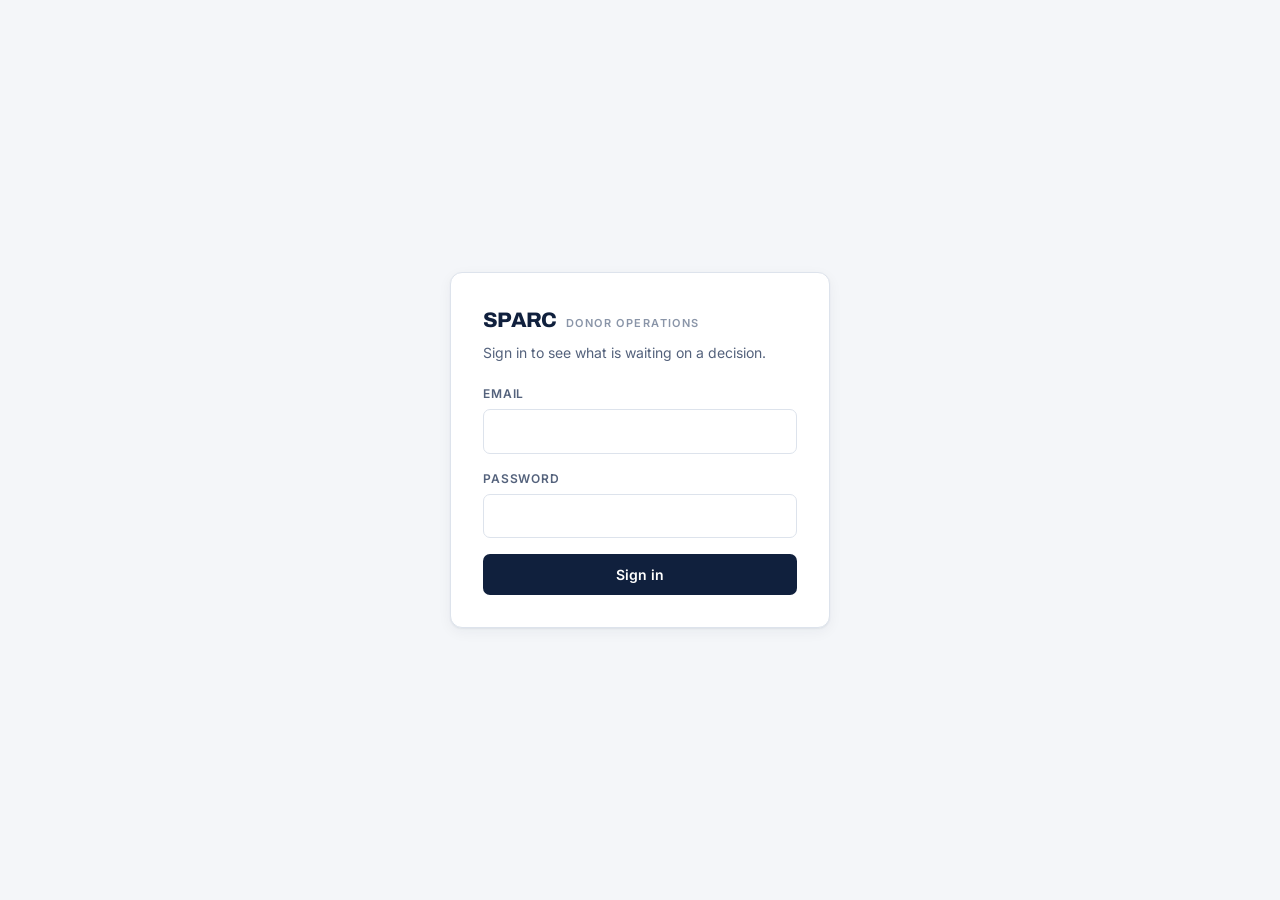
==== commit 4b1bc35e: "Merge pull request #1 from SPARCva/task-2-persist-session Persist the session across a refresh (Task" ====
--- a/public/index.html
+++ b/public/index.html
@@ -5,14 +5,114 @@
 <meta name="viewport" content="width=device-width, initial-scale=1">
 <meta name="robots" content="noindex, nofollow">
 <title>SPARC — Donor Operations</title>
-<link rel="stylesheet" href="/app.css">
+<link rel="preconnect" href="https://fonts.googleapis.com">
+<link rel="preconnect" href="https://fonts.gstatic.com" crossorigin>
+<link href="https://fonts.googleapis.com/css2?family=Archivo:wght@500;600;700;800&family=Inter:wght@400;500;600&display=swap" rel="stylesheet">
+<style>
+  :root{
+    --ink:#10203D; --ink-60:#54627C; --ink-40:#8A95A8;
+    --paper:#F4F6F9; --card:#FFF; --rule:#DDE3EC;
+    --green:#00874C; --green-soft:#E4F3EB;
+    --blue:#2C6FA8; --blue-soft:#E6EEF6;
+    --amber:#B26A00; --amber-soft:#FBF0DE;
+    --red:#A8302B; --red-soft:#F8E7E6;
+    --shadow:0 1px 2px rgba(16,32,61,.06),0 4px 14px rgba(16,32,61,.05);
+  }
+  *{box-sizing:border-box} html,body{margin:0;padding:0}
+  body{background:var(--paper);color:var(--ink);font:400 15px/1.5 Inter,system-ui,sans-serif;-webkit-font-smoothing:antialiased}
+  h1,h2,h3,.display{font-family:Archivo,Inter,sans-serif;letter-spacing:-.02em;margin:0}
+  button{font:inherit;cursor:pointer} input,select,textarea{font:inherit;color:inherit}
+  :focus-visible{outline:2px solid var(--blue);outline-offset:2px;border-radius:3px}
+  .hidden{display:none!important}
+  a{color:var(--blue)}
+
+  .signin-wrap{min-height:100dvh;display:grid;place-items:center;padding:24px}
+  .signin{width:100%;max-width:380px;background:var(--card);border:1px solid var(--rule);border-radius:12px;padding:32px;box-shadow:var(--shadow)}
+  .mark{display:flex;align-items:baseline;gap:9px;margin-bottom:6px}
+  .mark b{font-family:Archivo;font-weight:800;font-size:21px;letter-spacing:-.03em}
+  .mark span{font-size:11px;text-transform:uppercase;letter-spacing:.13em;color:var(--ink-40);font-weight:600}
+  label{display:block;font-size:12px;font-weight:600;text-transform:uppercase;letter-spacing:.07em;color:var(--ink-60);margin:0 0 6px}
+  .field{width:100%;padding:10px 12px;border:1px solid var(--rule);border-radius:7px;background:#fff;margin-bottom:16px}
+  textarea.field{min-height:80px;resize:vertical;font-family:inherit}
+  .btn{border:0;border-radius:7px;padding:10px 15px;font-weight:600;font-size:14px;background:var(--ink);color:#fff;transition:opacity .15s}
+  .btn:hover{opacity:.88} .btn[disabled]{opacity:.45;cursor:not-allowed}
+  .btn-full{width:100%} .btn-go{background:var(--green);color:#fff}
+  .btn-quiet{background:#fff;color:var(--ink-60);border:1px solid var(--rule)}
+  .btn-sm{padding:7px 11px;font-size:13px}
+  .msg{font-size:13.5px;padding:10px 12px;border-radius:7px;margin-bottom:16px}
+  .msg-bad{background:var(--red-soft);color:var(--red)}
+  .msg-ok{background:var(--green-soft);color:var(--green)}
+
+  .topbar{position:sticky;top:0;z-index:20;background:rgba(255,255,255,.94);backdrop-filter:blur(8px);border-bottom:1px solid var(--rule)}
+  .topbar-in{max-width:1140px;margin:0 auto;padding:13px 22px;display:flex;align-items:center;gap:16px}
+  .who{margin-left:auto;font-size:13px;color:var(--ink-60)}
+  .link{background:none;border:0;color:var(--ink-60);font-size:13px;text-decoration:underline;padding:0}
+  main{max-width:1140px;margin:0 auto;padding:26px 22px 90px}
+  .lede h1{font-size:clamp(24px,4.2vw,33px);font-weight:800;line-height:1.13;max-width:22ch}
+  .lede p{color:var(--ink-60);margin:9px 0 0;max-width:58ch;font-size:14.5px}
+  .lede{margin-bottom:24px}
+
+  .tabs{display:flex;gap:3px;border-bottom:1px solid var(--rule);margin-bottom:22px;overflow-x:auto;scrollbar-width:none}
+  .tabs::-webkit-scrollbar{display:none}
+  .tab{background:none;border:0;border-bottom:2px solid transparent;padding:10px 13px;color:var(--ink-60);font-weight:600;font-size:14px;white-space:nowrap;margin-bottom:-1px}
+  .tab[aria-selected=true]{color:var(--ink);border-bottom-color:var(--ink)}
+  .pill{display:inline-block;min-width:20px;padding:1px 7px;border-radius:20px;font-size:11.5px;font-weight:700;margin-left:7px;font-variant-numeric:tabular-nums}
+  .pill-amber{background:var(--amber-soft);color:var(--amber)}
+  .pill-blue{background:var(--blue-soft);color:var(--blue)}
+  .pill-grey{background:#EBEFF5;color:var(--ink-60)}
+
+  .card{background:var(--card);border:1px solid var(--rule);border-radius:11px;padding:16px 18px;margin-bottom:11px;box-shadow:var(--shadow);display:grid;grid-template-columns:62px 1fr;gap:18px;align-items:start}
+  .card.settled{opacity:.5}
+  .wait{text-align:center;padding-top:2px}
+  .wait b{display:block;font-family:Archivo;font-weight:800;font-size:28px;line-height:1;font-variant-numeric:tabular-nums;letter-spacing:-.04em}
+  .wait span{display:block;font-size:9.5px;text-transform:uppercase;letter-spacing:.11em;color:var(--ink-40);font-weight:600;margin-top:3px}
+  .w-cool b{color:var(--ink-40)} .w-warm b{color:var(--blue)} .w-hot b{color:var(--amber)} .w-cold b{color:var(--red)}
+  .who-line{font-family:Archivo;font-weight:700;font-size:16.5px;margin-bottom:3px}
+  .ask{color:var(--ink-60);font-size:14px;margin-bottom:10px}
+  .meta{font-size:12.5px;color:var(--ink-40);margin-top:6px}
+  .excerpt{font-size:13px;color:var(--ink-60);background:#FAFBFD;border-left:3px solid var(--rule);padding:9px 12px;border-radius:0 6px 6px 0;margin:0 0 11px;white-space:pre-wrap;max-height:8.5em;overflow:auto}
+  .tag{display:inline-block;font-size:11px;font-weight:600;text-transform:uppercase;letter-spacing:.06em;padding:2px 7px;border-radius:4px;background:#EBEFF5;color:var(--ink-60);margin-right:6px;vertical-align:1px}
+  .controls{display:flex;flex-wrap:wrap;gap:8px;align-items:center}
+  .controls .field{margin:0;width:auto;min-width:130px;padding:8px 10px;font-size:14px}
+  .note{font-size:12.5px;margin-top:9px;padding:8px 11px;border-radius:6px}
+  .note-ok{background:var(--green-soft);color:var(--green)}
+  .note-bad{background:var(--red-soft);color:var(--red)}
+  .spacer{flex:1}
+
+  .empty{text-align:center;padding:52px 24px;border:1px dashed var(--rule);border-radius:11px;background:#fff}
+  .empty b{display:block;font-family:Archivo;font-size:18px;font-weight:700;margin-bottom:6px}
+  .empty p{color:var(--ink-60);margin:0;font-size:14px}
+  .sec{display:flex;align-items:center;gap:12px;margin:28px 0 11px}
+  .sec h2{font-size:17px;font-weight:700}
+  .tablewrap{background:#fff;border:1px solid var(--rule);border-radius:11px;overflow-x:auto;box-shadow:var(--shadow)}
+  table{border-collapse:collapse;width:100%;font-size:13.5px;min-width:620px}
+  th{text-align:left;font-size:11px;text-transform:uppercase;letter-spacing:.07em;color:var(--ink-40);font-weight:600;padding:11px 14px;border-bottom:1px solid var(--rule);white-space:nowrap;background:#FAFBFD;position:sticky;top:0}
+  td{padding:10px 14px;border-bottom:1px solid #EDF1F6;vertical-align:top}
+  tr:last-child td{border-bottom:0}
+  .num{font-variant-numeric:tabular-nums;white-space:nowrap}
+  .state{font-size:11px;font-weight:700;text-transform:uppercase;letter-spacing:.06em;padding:2px 8px;border-radius:20px;white-space:nowrap;display:inline-block}
+  .s-ok{background:var(--green-soft);color:var(--green)}
+  .s-wait{background:var(--amber-soft);color:var(--amber)}
+  .s-info{background:var(--blue-soft);color:var(--blue)}
+  .s-bad{background:var(--red-soft);color:var(--red)}
+  .loading{text-align:center;padding:52px;color:var(--ink-40);font-size:14px}
+  .notebox{background:#fff;border:1px solid var(--rule);border-radius:11px;padding:16px 18px;margin-bottom:18px;box-shadow:var(--shadow)}
+  .noterow{background:#fff;border:1px solid var(--rule);border-radius:10px;padding:13px 16px;margin-bottom:9px;box-shadow:var(--shadow)}
+  .noterow.done{opacity:.55}
+  .noterow p{margin:0 0 7px;white-space:pre-wrap}
+  @media (max-width:620px){
+    .card{grid-template-columns:48px 1fr;gap:12px;padding:14px}
+    .wait b{font-size:23px} main{padding:20px 15px 70px}
+  }
+  @media (prefers-reduced-motion:reduce){*{transition:none!important;animation:none!important}}
+</style>
 </head>
 <body>
 
 <div class="signin-wrap" id="signinView">
   <form class="signin" id="signinForm">
     <div class="mark"><b>SPARC</b><span>Donor Operations</span></div>
-    <p class="signin-sub">Sign in to see what is waiting on a decision.</p>
+    <p style="color:var(--ink-60);font-size:14px;margin:0 0 22px">Sign in to see what is waiting on a decision.</p>
     <div id="signinMsg"></div>
     <label for="email">Email</label>
     <input class="field" id="email" type="email" autocomplete="username" required>
@@ -47,6 +147,373 @@
   </main>
 </div>
 
-<script src="/app.js"></script>
+<script>
+const OPS = "https://ldxpockcgcxvsrbyhcnt.supabase.co/functions/v1/donor-ops";
+const BLM = "https://ldxpockcgcxvsrbyhcnt.supabase.co/functions/v1/bloomerang";
+let TOKEN = null, USER = null, D = null, TAB = "questions";
+
+// Session lives in sessionStorage, never localStorage: this is donor data on a
+// shared office machine, so the session must die with the tab. We keep the
+// token, its server-issued expiry and the user record so a refresh can go
+// straight back to the app instead of the sign-in card.
+const SESSION_KEY = "sparc_donor_ops_session";
+function saveSession(r) {
+  TOKEN = r.token; USER = r.user;
+  try { sessionStorage.setItem(SESSION_KEY, JSON.stringify({ token: r.token, expires_at: r.expires_at, user: r.user })); } catch {}
+}
+function clearSession() {
+  TOKEN = null; USER = null;
+  try { sessionStorage.removeItem(SESSION_KEY); } catch {}
+}
+function readSession() {
+  let s; try { s = JSON.parse(sessionStorage.getItem(SESSION_KEY) || "null"); } catch { return null; }
+  if (!s || !s.token) return null;
+  if (s.expires_at && new Date(s.expires_at).getTime() <= Date.now()) return null;
+  return s;
+}
+
+const $ = id => document.getElementById(id);
+const esc = s => String(s ?? "").replace(/[&<>"']/g, c => ({ "&":"&amp;","<":"&lt;",">":"&gt;",'"':"&quot;","'":"&#39;" }[c]));
+
+async function call(url, action, body = {}) {
+  const r = await fetch(url, {
+    method: "POST",
+    headers: { "Content-Type":"application/json", ...(TOKEN ? { Authorization:`Bearer ${TOKEN}` } : {}) },
+    body: JSON.stringify({ action, ...body }),
+  });
+  const out = await r.json().catch(() => ({ error:"The server sent something unreadable." }));
+  if (!r.ok) { const err = new Error(out.error || `Request failed (${r.status}).`); err.status = r.status; throw err; }
+  return out;
+}
+const api = (a, b) => call(OPS, a, b);
+const blm = (a, b) => call(BLM, a, b);
+
+const money = n => n == null ? "—" : "$" + Number(n).toLocaleString("en-US",
+  { minimumFractionDigits: Number(n) % 1 ? 2 : 0, maximumFractionDigits: 2 });
+const day = d => d ? new Date(d).toLocaleDateString("en-US", { month:"short", day:"numeric", year:"numeric" }) : "—";
+const daysSince = d => d == null ? null : Math.max(0, Math.floor((Date.now() - new Date(d).getTime()) / 86400000));
+
+function waitBlock(days) {
+  if (days == null) return `<div class="wait w-cool"><b>—</b><span>no date</span></div>`;
+  const h = days >= 45 ? "w-cold" : days >= 21 ? "w-hot" : days >= 7 ? "w-warm" : "w-cool";
+  return `<div class="wait ${h}"><b>${days}</b><span>${days === 1 ? "day" : "days"}</span></div>`;
+}
+
+// ---------------------------------------------------------------- sign in
+$("signinForm").addEventListener("submit", async e => {
+  e.preventDefault();
+  const b = $("signinBtn"); b.disabled = true; b.textContent = "Signing in…"; $("signinMsg").innerHTML = "";
+  try {
+    const r = await api("login", { email:$("email").value, password:$("password").value });
+    saveSession(r);
+    enterApp();
+    await refresh();
+  } catch (err) {
+    $("signinMsg").innerHTML = `<div class="msg msg-bad">${esc(err.message)}</div>`;
+    $("password").value = "";
+  } finally { b.disabled = false; b.textContent = "Sign in"; }
+});
+
+function enterApp() {
+  $("signinView").classList.add("hidden"); $("appView").classList.remove("hidden");
+  $("whoName").textContent = USER.name || USER.email;
+}
+
+$("signoutBtn").addEventListener("click", async () => { try { await api("logout"); } catch {} clearSession(); location.reload(); });
+
+$("pwBtn").addEventListener("click", async () => {
+  const cur = prompt("Current password:"); if (!cur) return;
+  const nw = prompt("New password (at least 12 characters):"); if (!nw) return;
+  if (nw !== prompt("Type the new password again:")) return alert("Those didn't match.");
+  try { await api("change_password", { current_password: cur, new_password: nw }); alert("Password changed."); }
+  catch (e) { alert(e.message); }
+});
+
+document.querySelectorAll(".tab").forEach(t => t.addEventListener("click", () => {
+  TAB = t.dataset.tab;
+  document.querySelectorAll(".tab").forEach(x => x.setAttribute("aria-selected", String(x === t)));
+  ["questions","notes","bloomerang","records"].forEach(p => $("panel-"+p).classList.toggle("hidden", p !== TAB));
+}));
+
+async function refresh() {
+  ["questions","notes","bloomerang","records"].forEach(p => $("panel-"+p).innerHTML = `<div class="loading">Loading…</div>`);
+  try { D = await api("dashboard"); render(); }
+  catch (e) { $("panel-"+TAB).innerHTML = `<div class="msg msg-bad">${esc(e.message)}</div>`; }
+}
+
+function render() {
+  const q = D.counts.flags;
+  $("lede").textContent = q === 0 ? "Nothing is waiting on you." :
+    `${q} ${q === 1 ? "thing needs" : "things need"} an answer.`;
+  $("ledeSub").textContent = q === 0
+    ? "Every gift on file has a donor, a designation and an amount."
+    : "Each one is blocking a thank-you letter or a Bloomerang record.";
+  $("cQ").textContent = q;
+  $("cN").textContent = D.counts.notes;
+  $("cB").textContent = D.counts.bloomerang;
+  $("cR").textContent = D.sponsors.length + D.rsvps.length + D.tuition.length + D.staging.length + D.auction.length;
+  renderQuestions(); renderNotes(); renderBloomerang(); renderRecords();
+}
+
+// ------------------------------------------------------------- questions
+const LEVELS = ["Event Sponsor","Champion","Hero","Leader","Partner","Advocate","Friend"];
+const SRC = { sponsorships:"Sponsorship", tuition_payments:"Tuition", donations_staging:"Donation",
+              thank_you_letters:"Letter", crm_inbox:"Email" };
+
+function editor(f) {
+  const id = esc(f.row_id);
+  const types = (D.gift_types || []).map(t => `<option value="${t.code}">${esc(t.label)}</option>`).join("");
+  if (f.kind === "sponsor_level_mismatch" || f.kind === "sponsor_missing_amount") {
+    const s = D.sponsors.find(x => x.id === f.row_id) || {};
+    return `<select class="field" data-field="level"><option value="">Level…</option>
+      ${LEVELS.map(l => `<option ${s.level === l ? "selected":""}>${l}</option>`).join("")}</select>
+      <input class="field" data-field="amount" type="number" step="0.01" placeholder="Amount" value="${s.amount ?? ""}">
+      <button class="btn btn-go btn-sm" data-save="sponsorships:${id}">Save</button>`;
+  }
+  if (f.kind === "tuition_missing_participant")
+    return `<input class="field" data-field="participant" placeholder="Participant name" style="min-width:200px">
+      <button class="btn btn-go btn-sm" data-save="tuition_payments:${id}">Save</button>`;
+  if (f.kind === "donation_missing_donor")
+    return `<input class="field" data-field="donor_name" placeholder="Donor name" style="min-width:200px">
+      <button class="btn btn-go btn-sm" data-save="donations_staging:${id}">Save</button>`;
+  if (f.kind === "donation_uncategorised" || f.kind === "donation_parse_gap") {
+    const d = D.staging.find(x => x.id === f.row_id) || {};
+    return `<select class="field" data-field="gift_type"><option value="">What is it?…</option>${types}</select>
+      <input class="field" data-field="amount" type="number" step="0.01" placeholder="Amount" value="${d.amount ?? ""}">
+      <button class="btn btn-go btn-sm" data-save="donations_staging:${id}">Save</button>`;
+  }
+  if (f.kind === "check_email_review")
+    return `<button class="btn btn-quiet btn-sm" data-note='${esc(JSON.stringify({label:f.who, body:"Re: "+(f.question||"")}))}'>Add a note</button>`;
+  return `<span class="meta">Open the record under Records to fix this.</span>`;
+}
+
+function renderQuestions() {
+  const items = (D.flags || []).map(f => ({ ...f, _d: daysSince(f.date) }))
+    .sort((a,b) => (b._d ?? -1) - (a._d ?? -1));
+  $("panel-questions").innerHTML = !items.length
+    ? `<div class="empty"><b>Nothing is blocked.</b><p>Every gift on file has a donor, a designation and an amount.</p></div>`
+    : items.map(f => `
+      <div class="card" data-card="${esc(f.row_id)}">
+        ${waitBlock(f._d)}
+        <div>
+          <div class="who-line">${esc(f.who || "(unnamed)")}</div>
+          <div class="ask"><span class="tag">${SRC[f.table] || f.table}</span>${esc(f.question)}</div>
+          ${f.detail ? `<div class="excerpt">${esc(f.detail)}</div>` : ""}
+          <div class="controls">
+            ${editor(f)}
+            <div class="spacer"></div>
+            ${f.link ? `<a class="btn btn-quiet btn-sm" href="${esc(f.link)}" target="_blank" rel="noopener">Open email</a>` : ""}
+            <button class="btn btn-quiet btn-sm" data-dismiss='${esc(JSON.stringify({flag_kind:f.kind, table:f.table, row_id:f.row_id}))}'>Not relevant</button>
+          </div>
+          <div class="meta">${f.date ? "Received " + day(f.date) : "No date on the record"}${f.attachments ? ` · ${f.attachments} attachment${f.attachments===1?"":"s"}` : ""}</div>
+          <div class="result"></div>
+        </div>
+      </div>`).join("");
+}
+
+// ----------------------------------------------------------------- notes
+const TAGS = ["general","follow_up","question_for_kat","question_for_debi","bloomerang","gala","summit"];
+function renderNotes() {
+  const open = (D.notes||[]).filter(n => !n.resolved), done = (D.notes||[]).filter(n => n.resolved);
+  $("panel-notes").innerHTML = `
+    <div class="notebox">
+      <label for="noteBody">Add a note</label>
+      <textarea class="field" id="noteBody" placeholder="Something to chase, ask Kat, or remember from this sweep…"></textarea>
+      <div class="controls">
+        <select class="field" id="noteTag">${TAGS.map(t=>`<option value="${t}">${t.replace(/_/g," ")}</option>`).join("")}</select>
+        <button class="btn btn-go btn-sm" id="noteAdd">Save note</button>
+      </div>
+      <div class="result" id="noteResult"></div>
+    </div>
+    ${open.length ? open.map(noteRow).join("") : `<div class="empty"><p>No open notes.</p></div>`}
+    ${done.length ? `<div class="sec"><h2>Resolved</h2></div>${done.map(noteRow).join("")}` : ""}`;
+}
+const noteRow = n => `
+  <div class="noterow ${n.resolved ? "done":""}">
+    <p>${esc(n.body)}</p>
+    <div class="meta"><span class="tag">${esc((n.tag||"general").replace(/_/g," "))}</span>${day(n.created_at)} · ${esc(n.created_by)}</div>
+    <div class="controls" style="margin-top:9px">
+      ${n.resolved ? `<button class="btn btn-quiet btn-sm" data-note-open="${n.id}">Reopen</button>`
+                   : `<button class="btn btn-go btn-sm" data-note-done="${n.id}">Done</button>`}
+      <button class="link" data-note-del="${n.id}">Delete</button>
+    </div>
+  </div>`;
+
+// ------------------------------------------------------------ bloomerang
+function renderBloomerang() {
+  const rows = (D.inbox||[]).filter(i => ["needs_review","approved","failed","pushed"].includes(i.status));
+  const pend = rows.filter(i => i.status !== "pushed");
+  const guests = D.rsvp_candidates || [];
+  $("panel-bloomerang").innerHTML = `
+    ${guests.length ? `<div class="sec"><h2>Guests found in email</h2></div>` +
+      guests.map(g => `<div class="card" data-card="${g.id}">${waitBlock(daysSince(g.received_at))}
+        <div><div class="who-line">${esc([g.proposed?.title,g.proposed?.first_name,g.proposed?.last_name].filter(Boolean).join(" "))}</div>
+        <div class="ask">Requested by ${esc(g.requested_by || "unknown")} — add as a comped guest?</div>
+        ${g.raw_excerpt ? `<div class="excerpt">${esc(g.raw_excerpt)}</div>` : ""}
+        <div class="controls">
+          <button class="btn btn-go btn-sm" data-guest-yes="${g.id}">Add to RSVP list</button>
+          <button class="btn btn-quiet btn-sm" data-guest-no="${g.id}">Not a guest</button>
+          <div class="spacer"></div>
+          ${g.gmail_permalink ? `<a class="btn btn-quiet btn-sm" href="${esc(g.gmail_permalink)}" target="_blank" rel="noopener">Open email</a>`:""}
+        </div><div class="result"></div></div></div>`).join("") : ""}
+
+    <div class="sec"><h2>Waiting to go to Bloomerang</h2></div>
+    ${!pend.length ? `<div class="empty"><p>Nothing queued for Bloomerang.</p></div>` : pend.map(i => `
+      <div class="card" data-card="${i.id}">${waitBlock(daysSince(i.received_at))}
+        <div>
+          <div class="who-line">${esc(i.from_name || i.from_email || "(unknown)")}</div>
+          <div class="ask"><span class="tag">${esc(i.record_type || "note")}</span>${esc(i.subject || "(no subject)")}</div>
+          ${i.extraction?.summary || i.raw_body ? `<div class="excerpt">${esc(i.extraction?.summary || (i.raw_body||"").slice(0,400))}</div>`:""}
+          <div class="controls">
+            ${i.match_constituent_id
+              ? `<span class="state s-ok">Matched #${i.match_constituent_id}</span>`
+              : `<span class="state s-bad">No constituent match</span>
+                 <input class="field" data-field="_accountNumber" type="number" placeholder="Account #" style="min-width:120px">`}
+            <button class="btn btn-go btn-sm" data-approve="${i.id}" ${i.status==="approved"?"disabled":""}>Approve &amp; push</button>
+            <button class="btn btn-quiet btn-sm" data-reject="${i.id}">Reject</button>
+            <div class="spacer"></div>
+            ${i.gmail_permalink ? `<a class="btn btn-quiet btn-sm" href="${esc(i.gmail_permalink)}" target="_blank" rel="noopener">Open email</a>`:""}
+          </div>
+          ${i.push_error ? `<div class="note note-bad">${esc(i.push_error).slice(0,300)}</div>`:""}
+          <div class="meta">${day(i.received_at)} · status ${esc(i.status)}</div>
+          <div class="result"></div>
+        </div></div>`).join("")}
+
+    ${rows.filter(i=>i.status==="pushed").length ? `<div class="sec"><h2>Already in Bloomerang</h2></div>
+      <div class="tablewrap"><table><thead><tr><th>Who</th><th>Type</th><th>Subject</th><th>Pushed</th><th></th></tr></thead><tbody>
+      ${rows.filter(i=>i.status==="pushed").map(i=>`<tr>
+        <td>${esc(i.from_name||i.from_email||"—")}</td><td>${esc(i.record_type||"note")}</td>
+        <td>${esc(i.subject||"—")}</td><td class="num">${day(i.pushed_at)}</td>
+        <td><button class="link" data-undo="${i.id}">Undo</button></td></tr>`).join("")}
+      </tbody></table></div>`:""}`;
+}
+
+// --------------------------------------------------------------- records
+const SHEETS = () => [
+  { key:"donations", title:"Donations",
+    cols:["First Name","Last Name","Address","Email","Phone Number","Donation Date","Donation Amount","Campaign","Gift Type","Thank You Note Sent?","Date Thank You Letter Sent to Debi"],
+    rows:(D.staging||[]).map(d => {
+      const p=(d.donor_name||"").trim().split(/\s+/);
+      const l=(D.letters||[]).find(x=>x.donor_display_name===d.donor_name);
+      return [p.slice(0,-1).join(" ")||d.donor_name||"", p.length>1?p.at(-1):"", "", d.donor_email||"", "",
+        (d.donation_date||"").slice(0,10), d.amount ?? "", d.category||"", d.gift_type||"",
+        l ? (l.status==="unsent"?"No":"Yes") : "No", l?.sent_to_debi_at ? l.sent_to_debi_at.slice(0,10) : ""]; }) },
+  { key:"sponsorships", title:"Sponsorships",
+    cols:["First Name","Last Name","Organization","Address","Email","Phone Number","Sponsorship Date","Sponsorship Amount","Level","Campaign","Group","Contacted By","Thank You Note Sent?","Date Thank You Letter Sent to Debi"],
+    rows:(D.sponsors||[]).map(s=>[s.first_name||"",s.last_name||"",s.organization||"",s.address||"",s.email||"",s.phone||"",
+      s.sponsorship_date||"",s.amount??"",s.level||"",s.campaign||"",s.group_name||"",s.contacted_by||"",
+      s.thank_you_sent?"Yes":"No",""]) },
+  { key:"rsvps", title:"Gala RSVPs",
+    cols:["Title","First Name","Last Name","Address","Email","Phone Number","VIP?","Guest?","Number of Tickets","Amount","Names of Guests"],
+    rows:(D.rsvps||[]).map(r=>[r.title||"",r.first_name||"",r.last_name||"",r.address||"",r.email||"",r.phone||"",
+      r.is_vip?"Yes":"No",r.is_guest?"Yes":"No",r.num_tickets??"",r.amount??"",r.guest_names||""]) },
+  { key:"tuition", title:"Tuition Payments",
+    cols:["First Name","Last Name","Participant","Payment Date","Amount","Check Number","Notes"],
+    rows:(D.tuition||[]).map(t=>[t.first_name||"",t.last_name||"",t.participant||"",t.payment_date||"",t.amount??"",t.check_number||"",t.notes||""]) },
+  { key:"auction", title:"Auction Item Donations",
+    cols:["Donor Business","Contact Name","Email","Item Description","Market Value","Event"],
+    rows:(D.auction||[]).map(a=>[a.donor_business||"",a.contact_name||"",a.email||"",a.item_description||"",a.market_value??"",a.event_name||""]) },
+  { key:"outreach", title:"Sponsor Outreach",
+    cols:["Name","Organization","Email","Type","Attempted","Outcome","Notes"],
+    rows:(D.outreach||[]).map(o=>[o.donor_name||"",o.donor_organization||"",o.donor_email||"",o.attempt_type||"",
+      (o.attempted_at||"").slice(0,10),o.outcome||"",o.notes||""]) },
+];
+
+function renderRecords() {
+  $("panel-records").innerHTML = SHEETS().map(s => `
+    <div class="sec"><h2>${s.title}</h2>
+      <span class="pill pill-grey">${s.rows.length}</span>
+      <div class="spacer"></div>
+      <button class="btn btn-quiet btn-sm" data-csv="${s.key}">Download CSV</button></div>
+    ${s.rows.length ? `<div class="tablewrap"><table><thead><tr>${s.cols.map(c=>`<th>${esc(c)}</th>`).join("")}</tr></thead>
+      <tbody>${s.rows.slice(0,200).map(r=>`<tr>${r.map((c,i)=>`<td class="${typeof c==="number"?"num":""}">${esc(c)}</td>`).join("")}</tr>`).join("")}</tbody></table></div>
+      ${s.rows.length>200?`<div class="meta">Showing the first 200. The CSV has all ${s.rows.length}.</div>`:""}`
+    : `<div class="empty"><p>Nothing recorded yet.</p></div>`}`).join("");
+}
+
+function downloadCSV(key) {
+  const s = SHEETS().find(x => x.key === key); if (!s) return;
+  const q = v => { const t = String(v ?? ""); return /[",\n]/.test(t) ? `"${t.replace(/"/g,'""')}"` : t; };
+  const csv = [s.cols.map(q).join(","), ...s.rows.map(r => r.map(q).join(","))].join("\r\n");
+  const url = URL.createObjectURL(new Blob(["\uFEFF"+csv], { type:"text/csv;charset=utf-8" }));
+  const a = Object.assign(document.createElement("a"), {
+    href:url, download:`SPARC ${s.title} ${new Date().toISOString().slice(0,10)}.csv` });
+  document.body.appendChild(a); a.click(); a.remove(); URL.revokeObjectURL(url);
+}
+
+// --------------------------------------------------------------- actions
+document.addEventListener("click", async e => {
+  const t = e.target.closest("[data-save],[data-dismiss],[data-csv],[data-note-done],[data-note-open],[data-note-del],[data-approve],[data-reject],[data-undo],[data-guest-yes],[data-guest-no],[data-note]");
+  if (!t && e.target.id !== "noteAdd") return;
+  const btn = t || $("noteAdd");
+  const card = btn.closest(".card") || btn.closest(".notebox");
+  const out = card?.querySelector(".result");
+  const say = (c, m) => { if (out) out.innerHTML = `<div class="note ${c}">${esc(m)}</div>`; };
+  if (btn.dataset.csv) return downloadCSV(btn.dataset.csv);
+
+  btn.disabled = true;
+  try {
+    if (btn.dataset.save) {
+      const [table, id] = btn.dataset.save.split(":");
+      const fields = {};
+      card.querySelectorAll("[data-field]").forEach(el => { if (el.value !== "" && !el.dataset.field.startsWith("_")) fields[el.dataset.field] = el.value; });
+      if (!Object.keys(fields).length) { say("note-bad","Fill in a value first."); btn.disabled = false; return; }
+      await api("update", { table, id, fields });
+      say("note-ok","Saved."); card.classList.add("settled"); setTimeout(refresh, 650);
+    } else if (btn.dataset.dismiss) {
+      await api("dismiss", JSON.parse(btn.dataset.dismiss));
+      card.classList.add("settled"); setTimeout(refresh, 400);
+    } else if (e.target.id === "noteAdd") {
+      await api("note", { body: $("noteBody").value, tag: $("noteTag").value });
+      $("noteBody").value = ""; await refresh();
+    } else if (btn.dataset.note) {
+      const n = JSON.parse(btn.dataset.note);
+      await api("note", { body: n.body, tag: "follow_up", subject_label: n.label });
+      say("note-ok","Note added."); setTimeout(refresh, 500);
+    } else if (btn.dataset.noteDone)  { await api("note", { id: btn.dataset.noteDone, resolved: true }); await refresh(); }
+      else if (btn.dataset.noteOpen)  { await api("note", { id: btn.dataset.noteOpen, resolved: false }); await refresh(); }
+      else if (btn.dataset.noteDel)   { await api("note_delete", { id: btn.dataset.noteDel }); await refresh(); }
+      else if (btn.dataset.approve) {
+      const acct = card.querySelector('[data-field="_accountNumber"]')?.value;
+      await blm("approve", { id: btn.dataset.approve, ...(acct ? { payload_overrides:{ _accountNumber:Number(acct) } } : {}) });
+      say("note-ok","Pushed to Bloomerang."); card.classList.add("settled"); setTimeout(refresh, 800);
+    } else if (btn.dataset.reject) {
+      await blm("reject", { id: btn.dataset.reject, reason: prompt("Why reject this?") || "Not relevant" });
+      card.classList.add("settled"); setTimeout(refresh, 500);
+    } else if (btn.dataset.undo) {
+      if (confirm("Delete this record from Bloomerang?")) { await blm("undo", { id: btn.dataset.undo }); await refresh(); }
+      else btn.disabled = false;
+    } else if (btn.dataset.guestYes) {
+      await api("accept_guest", { id: btn.dataset.guestYes });
+      say("note-ok","Added to the RSVP list."); card.classList.add("settled"); setTimeout(refresh, 700);
+    } else if (btn.dataset.guestNo) {
+      await api("reject_guest", { id: btn.dataset.guestNo });
+      card.classList.add("settled"); setTimeout(refresh, 400);
+    }
+  } catch (err) { say("note-bad", err.message); btn.disabled = false; }
+});
+
+// ------------------------------------------------------- restore on refresh
+// If a stored, unexpired token is present, confirm it with `me` and go straight
+// to the app. A 401 means the server killed the session — clear it and show
+// sign-in. Any other error leaves the token in place; refresh() surfaces it.
+(async function restore() {
+  const s = readSession();
+  if (!s) return;
+  TOKEN = s.token; USER = s.user;
+  try {
+    const r = await api("me");
+    if (r && r.user) USER = r.user;
+    enterApp();
+    await refresh();
+  } catch (err) {
+    if (err.status === 401) { clearSession(); return; }
+    // Server unreachable: keep the session and show the app so the user isn't
+    // bounced to sign-in over a blip; refresh() reports the failure.
+    enterApp();
+    await refresh();
+  }
+})();
+</script>
 </body>
 </html>
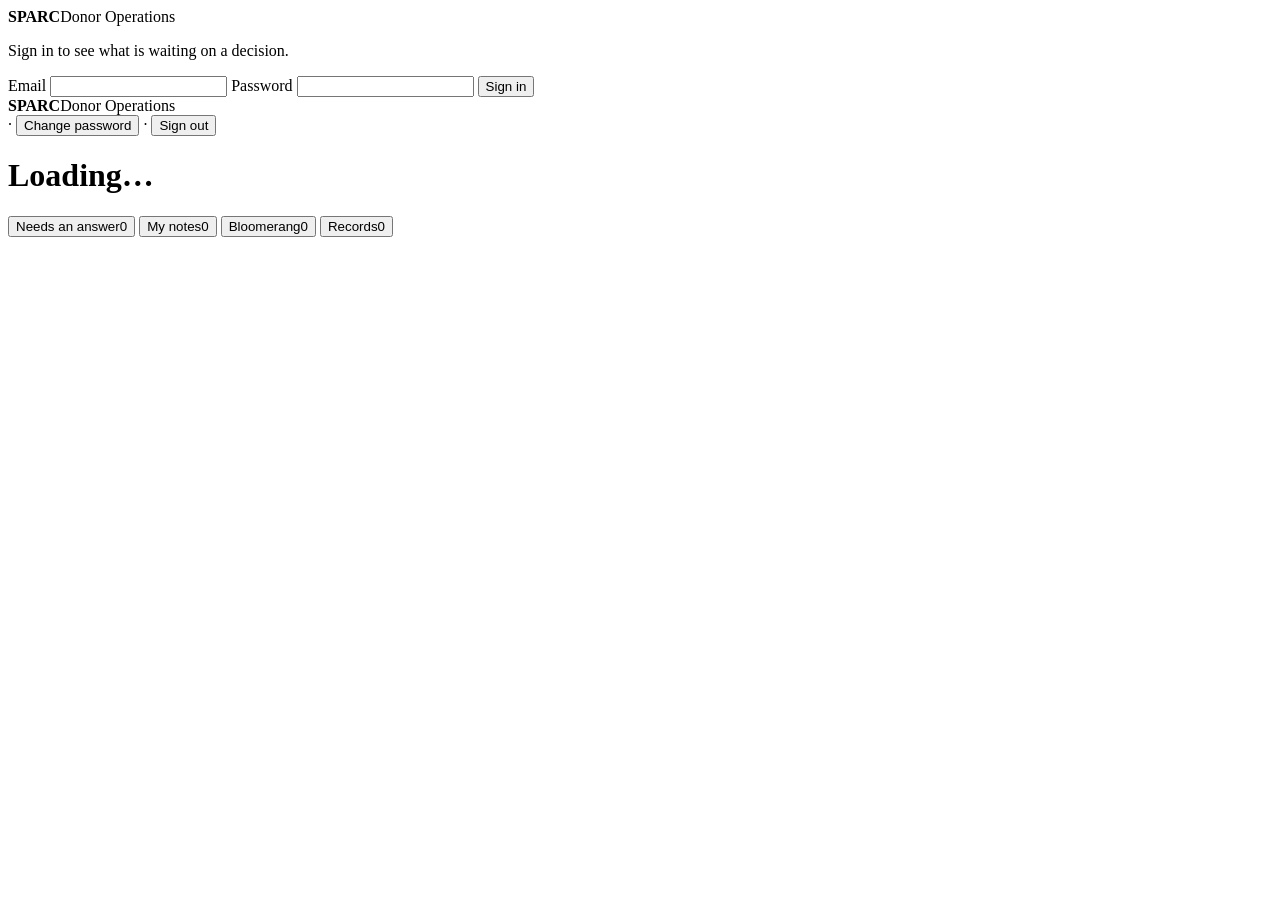
==== commit 556aeb88: "Merge pull request #3 from SPARCva/task-6-tighten-csp Split CSS/JS into files and tighten the CSP (T" ====
--- a/public/index.html
+++ b/public/index.html
@@ -5,114 +5,14 @@
 <meta name="viewport" content="width=device-width, initial-scale=1">
 <meta name="robots" content="noindex, nofollow">
 <title>SPARC — Donor Operations</title>
-<link rel="preconnect" href="https://fonts.googleapis.com">
-<link rel="preconnect" href="https://fonts.gstatic.com" crossorigin>
-<link href="https://fonts.googleapis.com/css2?family=Archivo:wght@500;600;700;800&family=Inter:wght@400;500;600&display=swap" rel="stylesheet">
-<style>
-  :root{
-    --ink:#10203D; --ink-60:#54627C; --ink-40:#8A95A8;
-    --paper:#F4F6F9; --card:#FFF; --rule:#DDE3EC;
-    --green:#00874C; --green-soft:#E4F3EB;
-    --blue:#2C6FA8; --blue-soft:#E6EEF6;
-    --amber:#B26A00; --amber-soft:#FBF0DE;
-    --red:#A8302B; --red-soft:#F8E7E6;
-    --shadow:0 1px 2px rgba(16,32,61,.06),0 4px 14px rgba(16,32,61,.05);
-  }
-  *{box-sizing:border-box} html,body{margin:0;padding:0}
-  body{background:var(--paper);color:var(--ink);font:400 15px/1.5 Inter,system-ui,sans-serif;-webkit-font-smoothing:antialiased}
-  h1,h2,h3,.display{font-family:Archivo,Inter,sans-serif;letter-spacing:-.02em;margin:0}
-  button{font:inherit;cursor:pointer} input,select,textarea{font:inherit;color:inherit}
-  :focus-visible{outline:2px solid var(--blue);outline-offset:2px;border-radius:3px}
-  .hidden{display:none!important}
-  a{color:var(--blue)}
-
-  .signin-wrap{min-height:100dvh;display:grid;place-items:center;padding:24px}
-  .signin{width:100%;max-width:380px;background:var(--card);border:1px solid var(--rule);border-radius:12px;padding:32px;box-shadow:var(--shadow)}
-  .mark{display:flex;align-items:baseline;gap:9px;margin-bottom:6px}
-  .mark b{font-family:Archivo;font-weight:800;font-size:21px;letter-spacing:-.03em}
-  .mark span{font-size:11px;text-transform:uppercase;letter-spacing:.13em;color:var(--ink-40);font-weight:600}
-  label{display:block;font-size:12px;font-weight:600;text-transform:uppercase;letter-spacing:.07em;color:var(--ink-60);margin:0 0 6px}
-  .field{width:100%;padding:10px 12px;border:1px solid var(--rule);border-radius:7px;background:#fff;margin-bottom:16px}
-  textarea.field{min-height:80px;resize:vertical;font-family:inherit}
-  .btn{border:0;border-radius:7px;padding:10px 15px;font-weight:600;font-size:14px;background:var(--ink);color:#fff;transition:opacity .15s}
-  .btn:hover{opacity:.88} .btn[disabled]{opacity:.45;cursor:not-allowed}
-  .btn-full{width:100%} .btn-go{background:var(--green);color:#fff}
-  .btn-quiet{background:#fff;color:var(--ink-60);border:1px solid var(--rule)}
-  .btn-sm{padding:7px 11px;font-size:13px}
-  .msg{font-size:13.5px;padding:10px 12px;border-radius:7px;margin-bottom:16px}
-  .msg-bad{background:var(--red-soft);color:var(--red)}
-  .msg-ok{background:var(--green-soft);color:var(--green)}
-
-  .topbar{position:sticky;top:0;z-index:20;background:rgba(255,255,255,.94);backdrop-filter:blur(8px);border-bottom:1px solid var(--rule)}
-  .topbar-in{max-width:1140px;margin:0 auto;padding:13px 22px;display:flex;align-items:center;gap:16px}
-  .who{margin-left:auto;font-size:13px;color:var(--ink-60)}
-  .link{background:none;border:0;color:var(--ink-60);font-size:13px;text-decoration:underline;padding:0}
-  main{max-width:1140px;margin:0 auto;padding:26px 22px 90px}
-  .lede h1{font-size:clamp(24px,4.2vw,33px);font-weight:800;line-height:1.13;max-width:22ch}
-  .lede p{color:var(--ink-60);margin:9px 0 0;max-width:58ch;font-size:14.5px}
-  .lede{margin-bottom:24px}
-
-  .tabs{display:flex;gap:3px;border-bottom:1px solid var(--rule);margin-bottom:22px;overflow-x:auto;scrollbar-width:none}
-  .tabs::-webkit-scrollbar{display:none}
-  .tab{background:none;border:0;border-bottom:2px solid transparent;padding:10px 13px;color:var(--ink-60);font-weight:600;font-size:14px;white-space:nowrap;margin-bottom:-1px}
-  .tab[aria-selected=true]{color:var(--ink);border-bottom-color:var(--ink)}
-  .pill{display:inline-block;min-width:20px;padding:1px 7px;border-radius:20px;font-size:11.5px;font-weight:700;margin-left:7px;font-variant-numeric:tabular-nums}
-  .pill-amber{background:var(--amber-soft);color:var(--amber)}
-  .pill-blue{background:var(--blue-soft);color:var(--blue)}
-  .pill-grey{background:#EBEFF5;color:var(--ink-60)}
-
-  .card{background:var(--card);border:1px solid var(--rule);border-radius:11px;padding:16px 18px;margin-bottom:11px;box-shadow:var(--shadow);display:grid;grid-template-columns:62px 1fr;gap:18px;align-items:start}
-  .card.settled{opacity:.5}
-  .wait{text-align:center;padding-top:2px}
-  .wait b{display:block;font-family:Archivo;font-weight:800;font-size:28px;line-height:1;font-variant-numeric:tabular-nums;letter-spacing:-.04em}
-  .wait span{display:block;font-size:9.5px;text-transform:uppercase;letter-spacing:.11em;color:var(--ink-40);font-weight:600;margin-top:3px}
-  .w-cool b{color:var(--ink-40)} .w-warm b{color:var(--blue)} .w-hot b{color:var(--amber)} .w-cold b{color:var(--red)}
-  .who-line{font-family:Archivo;font-weight:700;font-size:16.5px;margin-bottom:3px}
-  .ask{color:var(--ink-60);font-size:14px;margin-bottom:10px}
-  .meta{font-size:12.5px;color:var(--ink-40);margin-top:6px}
-  .excerpt{font-size:13px;color:var(--ink-60);background:#FAFBFD;border-left:3px solid var(--rule);padding:9px 12px;border-radius:0 6px 6px 0;margin:0 0 11px;white-space:pre-wrap;max-height:8.5em;overflow:auto}
-  .tag{display:inline-block;font-size:11px;font-weight:600;text-transform:uppercase;letter-spacing:.06em;padding:2px 7px;border-radius:4px;background:#EBEFF5;color:var(--ink-60);margin-right:6px;vertical-align:1px}
-  .controls{display:flex;flex-wrap:wrap;gap:8px;align-items:center}
-  .controls .field{margin:0;width:auto;min-width:130px;padding:8px 10px;font-size:14px}
-  .note{font-size:12.5px;margin-top:9px;padding:8px 11px;border-radius:6px}
-  .note-ok{background:var(--green-soft);color:var(--green)}
-  .note-bad{background:var(--red-soft);color:var(--red)}
-  .spacer{flex:1}
-
-  .empty{text-align:center;padding:52px 24px;border:1px dashed var(--rule);border-radius:11px;background:#fff}
-  .empty b{display:block;font-family:Archivo;font-size:18px;font-weight:700;margin-bottom:6px}
-  .empty p{color:var(--ink-60);margin:0;font-size:14px}
-  .sec{display:flex;align-items:center;gap:12px;margin:28px 0 11px}
-  .sec h2{font-size:17px;font-weight:700}
-  .tablewrap{background:#fff;border:1px solid var(--rule);border-radius:11px;overflow-x:auto;box-shadow:var(--shadow)}
-  table{border-collapse:collapse;width:100%;font-size:13.5px;min-width:620px}
-  th{text-align:left;font-size:11px;text-transform:uppercase;letter-spacing:.07em;color:var(--ink-40);font-weight:600;padding:11px 14px;border-bottom:1px solid var(--rule);white-space:nowrap;background:#FAFBFD;position:sticky;top:0}
-  td{padding:10px 14px;border-bottom:1px solid #EDF1F6;vertical-align:top}
-  tr:last-child td{border-bottom:0}
-  .num{font-variant-numeric:tabular-nums;white-space:nowrap}
-  .state{font-size:11px;font-weight:700;text-transform:uppercase;letter-spacing:.06em;padding:2px 8px;border-radius:20px;white-space:nowrap;display:inline-block}
-  .s-ok{background:var(--green-soft);color:var(--green)}
-  .s-wait{background:var(--amber-soft);color:var(--amber)}
-  .s-info{background:var(--blue-soft);color:var(--blue)}
-  .s-bad{background:var(--red-soft);color:var(--red)}
-  .loading{text-align:center;padding:52px;color:var(--ink-40);font-size:14px}
-  .notebox{background:#fff;border:1px solid var(--rule);border-radius:11px;padding:16px 18px;margin-bottom:18px;box-shadow:var(--shadow)}
-  .noterow{background:#fff;border:1px solid var(--rule);border-radius:10px;padding:13px 16px;margin-bottom:9px;box-shadow:var(--shadow)}
-  .noterow.done{opacity:.55}
-  .noterow p{margin:0 0 7px;white-space:pre-wrap}
-  @media (max-width:620px){
-    .card{grid-template-columns:48px 1fr;gap:12px;padding:14px}
-    .wait b{font-size:23px} main{padding:20px 15px 70px}
-  }
-  @media (prefers-reduced-motion:reduce){*{transition:none!important;animation:none!important}}
-</style>
+<link rel="stylesheet" href="/app.css">
 </head>
 <body>
 
 <div class="signin-wrap" id="signinView">
   <form class="signin" id="signinForm">
     <div class="mark"><b>SPARC</b><span>Donor Operations</span></div>
-    <p style="color:var(--ink-60);font-size:14px;margin:0 0 22px">Sign in to see what is waiting on a decision.</p>
+    <p class="signin-sub">Sign in to see what is waiting on a decision.</p>
     <div id="signinMsg"></div>
     <label for="email">Email</label>
     <input class="field" id="email" type="email" autocomplete="username" required>
@@ -147,373 +47,6 @@
   </main>
 </div>
 
-<script>
-const OPS = "https://ldxpockcgcxvsrbyhcnt.supabase.co/functions/v1/donor-ops";
-const BLM = "https://ldxpockcgcxvsrbyhcnt.supabase.co/functions/v1/bloomerang";
-let TOKEN = null, USER = null, D = null, TAB = "questions";
-
-// Session lives in sessionStorage, never localStorage: this is donor data on a
-// shared office machine, so the session must die with the tab. We keep the
-// token, its server-issued expiry and the user record so a refresh can go
-// straight back to the app instead of the sign-in card.
-const SESSION_KEY = "sparc_donor_ops_session";
-function saveSession(r) {
-  TOKEN = r.token; USER = r.user;
-  try { sessionStorage.setItem(SESSION_KEY, JSON.stringify({ token: r.token, expires_at: r.expires_at, user: r.user })); } catch {}
-}
-function clearSession() {
-  TOKEN = null; USER = null;
-  try { sessionStorage.removeItem(SESSION_KEY); } catch {}
-}
-function readSession() {
-  let s; try { s = JSON.parse(sessionStorage.getItem(SESSION_KEY) || "null"); } catch { return null; }
-  if (!s || !s.token) return null;
-  if (s.expires_at && new Date(s.expires_at).getTime() <= Date.now()) return null;
-  return s;
-}
-
-const $ = id => document.getElementById(id);
-const esc = s => String(s ?? "").replace(/[&<>"']/g, c => ({ "&":"&amp;","<":"&lt;",">":"&gt;",'"':"&quot;","'":"&#39;" }[c]));
-
-async function call(url, action, body = {}) {
-  const r = await fetch(url, {
-    method: "POST",
-    headers: { "Content-Type":"application/json", ...(TOKEN ? { Authorization:`Bearer ${TOKEN}` } : {}) },
-    body: JSON.stringify({ action, ...body }),
-  });
-  const out = await r.json().catch(() => ({ error:"The server sent something unreadable." }));
-  if (!r.ok) { const err = new Error(out.error || `Request failed (${r.status}).`); err.status = r.status; throw err; }
-  return out;
-}
-const api = (a, b) => call(OPS, a, b);
-const blm = (a, b) => call(BLM, a, b);
-
-const money = n => n == null ? "—" : "$" + Number(n).toLocaleString("en-US",
-  { minimumFractionDigits: Number(n) % 1 ? 2 : 0, maximumFractionDigits: 2 });
-const day = d => d ? new Date(d).toLocaleDateString("en-US", { month:"short", day:"numeric", year:"numeric" }) : "—";
-const daysSince = d => d == null ? null : Math.max(0, Math.floor((Date.now() - new Date(d).getTime()) / 86400000));
-
-function waitBlock(days) {
-  if (days == null) return `<div class="wait w-cool"><b>—</b><span>no date</span></div>`;
-  const h = days >= 45 ? "w-cold" : days >= 21 ? "w-hot" : days >= 7 ? "w-warm" : "w-cool";
-  return `<div class="wait ${h}"><b>${days}</b><span>${days === 1 ? "day" : "days"}</span></div>`;
-}
-
-// ---------------------------------------------------------------- sign in
-$("signinForm").addEventListener("submit", async e => {
-  e.preventDefault();
-  const b = $("signinBtn"); b.disabled = true; b.textContent = "Signing in…"; $("signinMsg").innerHTML = "";
-  try {
-    const r = await api("login", { email:$("email").value, password:$("password").value });
-    saveSession(r);
-    enterApp();
-    await refresh();
-  } catch (err) {
-    $("signinMsg").innerHTML = `<div class="msg msg-bad">${esc(err.message)}</div>`;
-    $("password").value = "";
-  } finally { b.disabled = false; b.textContent = "Sign in"; }
-});
-
-function enterApp() {
-  $("signinView").classList.add("hidden"); $("appView").classList.remove("hidden");
-  $("whoName").textContent = USER.name || USER.email;
-}
-
-$("signoutBtn").addEventListener("click", async () => { try { await api("logout"); } catch {} clearSession(); location.reload(); });
-
-$("pwBtn").addEventListener("click", async () => {
-  const cur = prompt("Current password:"); if (!cur) return;
-  const nw = prompt("New password (at least 12 characters):"); if (!nw) return;
-  if (nw !== prompt("Type the new password again:")) return alert("Those didn't match.");
-  try { await api("change_password", { current_password: cur, new_password: nw }); alert("Password changed."); }
-  catch (e) { alert(e.message); }
-});
-
-document.querySelectorAll(".tab").forEach(t => t.addEventListener("click", () => {
-  TAB = t.dataset.tab;
-  document.querySelectorAll(".tab").forEach(x => x.setAttribute("aria-selected", String(x === t)));
-  ["questions","notes","bloomerang","records"].forEach(p => $("panel-"+p).classList.toggle("hidden", p !== TAB));
-}));
-
-async function refresh() {
-  ["questions","notes","bloomerang","records"].forEach(p => $("panel-"+p).innerHTML = `<div class="loading">Loading…</div>`);
-  try { D = await api("dashboard"); render(); }
-  catch (e) { $("panel-"+TAB).innerHTML = `<div class="msg msg-bad">${esc(e.message)}</div>`; }
-}
-
-function render() {
-  const q = D.counts.flags;
-  $("lede").textContent = q === 0 ? "Nothing is waiting on you." :
-    `${q} ${q === 1 ? "thing needs" : "things need"} an answer.`;
-  $("ledeSub").textContent = q === 0
-    ? "Every gift on file has a donor, a designation and an amount."
-    : "Each one is blocking a thank-you letter or a Bloomerang record.";
-  $("cQ").textContent = q;
-  $("cN").textContent = D.counts.notes;
-  $("cB").textContent = D.counts.bloomerang;
-  $("cR").textContent = D.sponsors.length + D.rsvps.length + D.tuition.length + D.staging.length + D.auction.length;
-  renderQuestions(); renderNotes(); renderBloomerang(); renderRecords();
-}
-
-// ------------------------------------------------------------- questions
-const LEVELS = ["Event Sponsor","Champion","Hero","Leader","Partner","Advocate","Friend"];
-const SRC = { sponsorships:"Sponsorship", tuition_payments:"Tuition", donations_staging:"Donation",
-              thank_you_letters:"Letter", crm_inbox:"Email" };
-
-function editor(f) {
-  const id = esc(f.row_id);
-  const types = (D.gift_types || []).map(t => `<option value="${t.code}">${esc(t.label)}</option>`).join("");
-  if (f.kind === "sponsor_level_mismatch" || f.kind === "sponsor_missing_amount") {
-    const s = D.sponsors.find(x => x.id === f.row_id) || {};
-    return `<select class="field" data-field="level"><option value="">Level…</option>
-      ${LEVELS.map(l => `<option ${s.level === l ? "selected":""}>${l}</option>`).join("")}</select>
-      <input class="field" data-field="amount" type="number" step="0.01" placeholder="Amount" value="${s.amount ?? ""}">
-      <button class="btn btn-go btn-sm" data-save="sponsorships:${id}">Save</button>`;
-  }
-  if (f.kind === "tuition_missing_participant")
-    return `<input class="field" data-field="participant" placeholder="Participant name" style="min-width:200px">
-      <button class="btn btn-go btn-sm" data-save="tuition_payments:${id}">Save</button>`;
-  if (f.kind === "donation_missing_donor")
-    return `<input class="field" data-field="donor_name" placeholder="Donor name" style="min-width:200px">
-      <button class="btn btn-go btn-sm" data-save="donations_staging:${id}">Save</button>`;
-  if (f.kind === "donation_uncategorised" || f.kind === "donation_parse_gap") {
-    const d = D.staging.find(x => x.id === f.row_id) || {};
-    return `<select class="field" data-field="gift_type"><option value="">What is it?…</option>${types}</select>
-      <input class="field" data-field="amount" type="number" step="0.01" placeholder="Amount" value="${d.amount ?? ""}">
-      <button class="btn btn-go btn-sm" data-save="donations_staging:${id}">Save</button>`;
-  }
-  if (f.kind === "check_email_review")
-    return `<button class="btn btn-quiet btn-sm" data-note='${esc(JSON.stringify({label:f.who, body:"Re: "+(f.question||"")}))}'>Add a note</button>`;
-  return `<span class="meta">Open the record under Records to fix this.</span>`;
-}
-
-function renderQuestions() {
-  const items = (D.flags || []).map(f => ({ ...f, _d: daysSince(f.date) }))
-    .sort((a,b) => (b._d ?? -1) - (a._d ?? -1));
-  $("panel-questions").innerHTML = !items.length
-    ? `<div class="empty"><b>Nothing is blocked.</b><p>Every gift on file has a donor, a designation and an amount.</p></div>`
-    : items.map(f => `
-      <div class="card" data-card="${esc(f.row_id)}">
-        ${waitBlock(f._d)}
-        <div>
-          <div class="who-line">${esc(f.who || "(unnamed)")}</div>
-          <div class="ask"><span class="tag">${SRC[f.table] || f.table}</span>${esc(f.question)}</div>
-          ${f.detail ? `<div class="excerpt">${esc(f.detail)}</div>` : ""}
-          <div class="controls">
-            ${editor(f)}
-            <div class="spacer"></div>
-            ${f.link ? `<a class="btn btn-quiet btn-sm" href="${esc(f.link)}" target="_blank" rel="noopener">Open email</a>` : ""}
-            <button class="btn btn-quiet btn-sm" data-dismiss='${esc(JSON.stringify({flag_kind:f.kind, table:f.table, row_id:f.row_id}))}'>Not relevant</button>
-          </div>
-          <div class="meta">${f.date ? "Received " + day(f.date) : "No date on the record"}${f.attachments ? ` · ${f.attachments} attachment${f.attachments===1?"":"s"}` : ""}</div>
-          <div class="result"></div>
-        </div>
-      </div>`).join("");
-}
-
-// ----------------------------------------------------------------- notes
-const TAGS = ["general","follow_up","question_for_kat","question_for_debi","bloomerang","gala","summit"];
-function renderNotes() {
-  const open = (D.notes||[]).filter(n => !n.resolved), done = (D.notes||[]).filter(n => n.resolved);
-  $("panel-notes").innerHTML = `
-    <div class="notebox">
-      <label for="noteBody">Add a note</label>
-      <textarea class="field" id="noteBody" placeholder="Something to chase, ask Kat, or remember from this sweep…"></textarea>
-      <div class="controls">
-        <select class="field" id="noteTag">${TAGS.map(t=>`<option value="${t}">${t.replace(/_/g," ")}</option>`).join("")}</select>
-        <button class="btn btn-go btn-sm" id="noteAdd">Save note</button>
-      </div>
-      <div class="result" id="noteResult"></div>
-    </div>
-    ${open.length ? open.map(noteRow).join("") : `<div class="empty"><p>No open notes.</p></div>`}
-    ${done.length ? `<div class="sec"><h2>Resolved</h2></div>${done.map(noteRow).join("")}` : ""}`;
-}
-const noteRow = n => `
-  <div class="noterow ${n.resolved ? "done":""}">
-    <p>${esc(n.body)}</p>
-    <div class="meta"><span class="tag">${esc((n.tag||"general").replace(/_/g," "))}</span>${day(n.created_at)} · ${esc(n.created_by)}</div>
-    <div class="controls" style="margin-top:9px">
-      ${n.resolved ? `<button class="btn btn-quiet btn-sm" data-note-open="${n.id}">Reopen</button>`
-                   : `<button class="btn btn-go btn-sm" data-note-done="${n.id}">Done</button>`}
-      <button class="link" data-note-del="${n.id}">Delete</button>
-    </div>
-  </div>`;
-
-// ------------------------------------------------------------ bloomerang
-function renderBloomerang() {
-  const rows = (D.inbox||[]).filter(i => ["needs_review","approved","failed","pushed"].includes(i.status));
-  const pend = rows.filter(i => i.status !== "pushed");
-  const guests = D.rsvp_candidates || [];
-  $("panel-bloomerang").innerHTML = `
-    ${guests.length ? `<div class="sec"><h2>Guests found in email</h2></div>` +
-      guests.map(g => `<div class="card" data-card="${g.id}">${waitBlock(daysSince(g.received_at))}
-        <div><div class="who-line">${esc([g.proposed?.title,g.proposed?.first_name,g.proposed?.last_name].filter(Boolean).join(" "))}</div>
-        <div class="ask">Requested by ${esc(g.requested_by || "unknown")} — add as a comped guest?</div>
-        ${g.raw_excerpt ? `<div class="excerpt">${esc(g.raw_excerpt)}</div>` : ""}
-        <div class="controls">
-          <button class="btn btn-go btn-sm" data-guest-yes="${g.id}">Add to RSVP list</button>
-          <button class="btn btn-quiet btn-sm" data-guest-no="${g.id}">Not a guest</button>
-          <div class="spacer"></div>
-          ${g.gmail_permalink ? `<a class="btn btn-quiet btn-sm" href="${esc(g.gmail_permalink)}" target="_blank" rel="noopener">Open email</a>`:""}
-        </div><div class="result"></div></div></div>`).join("") : ""}
-
-    <div class="sec"><h2>Waiting to go to Bloomerang</h2></div>
-    ${!pend.length ? `<div class="empty"><p>Nothing queued for Bloomerang.</p></div>` : pend.map(i => `
-      <div class="card" data-card="${i.id}">${waitBlock(daysSince(i.received_at))}
-        <div>
-          <div class="who-line">${esc(i.from_name || i.from_email || "(unknown)")}</div>
-          <div class="ask"><span class="tag">${esc(i.record_type || "note")}</span>${esc(i.subject || "(no subject)")}</div>
-          ${i.extraction?.summary || i.raw_body ? `<div class="excerpt">${esc(i.extraction?.summary || (i.raw_body||"").slice(0,400))}</div>`:""}
-          <div class="controls">
-            ${i.match_constituent_id
-              ? `<span class="state s-ok">Matched #${i.match_constituent_id}</span>`
-              : `<span class="state s-bad">No constituent match</span>
-                 <input class="field" data-field="_accountNumber" type="number" placeholder="Account #" style="min-width:120px">`}
-            <button class="btn btn-go btn-sm" data-approve="${i.id}" ${i.status==="approved"?"disabled":""}>Approve &amp; push</button>
-            <button class="btn btn-quiet btn-sm" data-reject="${i.id}">Reject</button>
-            <div class="spacer"></div>
-            ${i.gmail_permalink ? `<a class="btn btn-quiet btn-sm" href="${esc(i.gmail_permalink)}" target="_blank" rel="noopener">Open email</a>`:""}
-          </div>
-          ${i.push_error ? `<div class="note note-bad">${esc(i.push_error).slice(0,300)}</div>`:""}
-          <div class="meta">${day(i.received_at)} · status ${esc(i.status)}</div>
-          <div class="result"></div>
-        </div></div>`).join("")}
-
-    ${rows.filter(i=>i.status==="pushed").length ? `<div class="sec"><h2>Already in Bloomerang</h2></div>
-      <div class="tablewrap"><table><thead><tr><th>Who</th><th>Type</th><th>Subject</th><th>Pushed</th><th></th></tr></thead><tbody>
-      ${rows.filter(i=>i.status==="pushed").map(i=>`<tr>
-        <td>${esc(i.from_name||i.from_email||"—")}</td><td>${esc(i.record_type||"note")}</td>
-        <td>${esc(i.subject||"—")}</td><td class="num">${day(i.pushed_at)}</td>
-        <td><button class="link" data-undo="${i.id}">Undo</button></td></tr>`).join("")}
-      </tbody></table></div>`:""}`;
-}
-
-// --------------------------------------------------------------- records
-const SHEETS = () => [
-  { key:"donations", title:"Donations",
-    cols:["First Name","Last Name","Address","Email","Phone Number","Donation Date","Donation Amount","Campaign","Gift Type","Thank You Note Sent?","Date Thank You Letter Sent to Debi"],
-    rows:(D.staging||[]).map(d => {
-      const p=(d.donor_name||"").trim().split(/\s+/);
-      const l=(D.letters||[]).find(x=>x.donor_display_name===d.donor_name);
-      return [p.slice(0,-1).join(" ")||d.donor_name||"", p.length>1?p.at(-1):"", "", d.donor_email||"", "",
-        (d.donation_date||"").slice(0,10), d.amount ?? "", d.category||"", d.gift_type||"",
-        l ? (l.status==="unsent"?"No":"Yes") : "No", l?.sent_to_debi_at ? l.sent_to_debi_at.slice(0,10) : ""]; }) },
-  { key:"sponsorships", title:"Sponsorships",
-    cols:["First Name","Last Name","Organization","Address","Email","Phone Number","Sponsorship Date","Sponsorship Amount","Level","Campaign","Group","Contacted By","Thank You Note Sent?","Date Thank You Letter Sent to Debi"],
-    rows:(D.sponsors||[]).map(s=>[s.first_name||"",s.last_name||"",s.organization||"",s.address||"",s.email||"",s.phone||"",
-      s.sponsorship_date||"",s.amount??"",s.level||"",s.campaign||"",s.group_name||"",s.contacted_by||"",
-      s.thank_you_sent?"Yes":"No",""]) },
-  { key:"rsvps", title:"Gala RSVPs",
-    cols:["Title","First Name","Last Name","Address","Email","Phone Number","VIP?","Guest?","Number of Tickets","Amount","Names of Guests"],
-    rows:(D.rsvps||[]).map(r=>[r.title||"",r.first_name||"",r.last_name||"",r.address||"",r.email||"",r.phone||"",
-      r.is_vip?"Yes":"No",r.is_guest?"Yes":"No",r.num_tickets??"",r.amount??"",r.guest_names||""]) },
-  { key:"tuition", title:"Tuition Payments",
-    cols:["First Name","Last Name","Participant","Payment Date","Amount","Check Number","Notes"],
-    rows:(D.tuition||[]).map(t=>[t.first_name||"",t.last_name||"",t.participant||"",t.payment_date||"",t.amount??"",t.check_number||"",t.notes||""]) },
-  { key:"auction", title:"Auction Item Donations",
-    cols:["Donor Business","Contact Name","Email","Item Description","Market Value","Event"],
-    rows:(D.auction||[]).map(a=>[a.donor_business||"",a.contact_name||"",a.email||"",a.item_description||"",a.market_value??"",a.event_name||""]) },
-  { key:"outreach", title:"Sponsor Outreach",
-    cols:["Name","Organization","Email","Type","Attempted","Outcome","Notes"],
-    rows:(D.outreach||[]).map(o=>[o.donor_name||"",o.donor_organization||"",o.donor_email||"",o.attempt_type||"",
-      (o.attempted_at||"").slice(0,10),o.outcome||"",o.notes||""]) },
-];
-
-function renderRecords() {
-  $("panel-records").innerHTML = SHEETS().map(s => `
-    <div class="sec"><h2>${s.title}</h2>
-      <span class="pill pill-grey">${s.rows.length}</span>
-      <div class="spacer"></div>
-      <button class="btn btn-quiet btn-sm" data-csv="${s.key}">Download CSV</button></div>
-    ${s.rows.length ? `<div class="tablewrap"><table><thead><tr>${s.cols.map(c=>`<th>${esc(c)}</th>`).join("")}</tr></thead>
-      <tbody>${s.rows.slice(0,200).map(r=>`<tr>${r.map((c,i)=>`<td class="${typeof c==="number"?"num":""}">${esc(c)}</td>`).join("")}</tr>`).join("")}</tbody></table></div>
-      ${s.rows.length>200?`<div class="meta">Showing the first 200. The CSV has all ${s.rows.length}.</div>`:""}`
-    : `<div class="empty"><p>Nothing recorded yet.</p></div>`}`).join("");
-}
-
-function downloadCSV(key) {
-  const s = SHEETS().find(x => x.key === key); if (!s) return;
-  const q = v => { const t = String(v ?? ""); return /[",\n]/.test(t) ? `"${t.replace(/"/g,'""')}"` : t; };
-  const csv = [s.cols.map(q).join(","), ...s.rows.map(r => r.map(q).join(","))].join("\r\n");
-  const url = URL.createObjectURL(new Blob(["\uFEFF"+csv], { type:"text/csv;charset=utf-8" }));
-  const a = Object.assign(document.createElement("a"), {
-    href:url, download:`SPARC ${s.title} ${new Date().toISOString().slice(0,10)}.csv` });
-  document.body.appendChild(a); a.click(); a.remove(); URL.revokeObjectURL(url);
-}
-
-// --------------------------------------------------------------- actions
-document.addEventListener("click", async e => {
-  const t = e.target.closest("[data-save],[data-dismiss],[data-csv],[data-note-done],[data-note-open],[data-note-del],[data-approve],[data-reject],[data-undo],[data-guest-yes],[data-guest-no],[data-note]");
-  if (!t && e.target.id !== "noteAdd") return;
-  const btn = t || $("noteAdd");
-  const card = btn.closest(".card") || btn.closest(".notebox");
-  const out = card?.querySelector(".result");
-  const say = (c, m) => { if (out) out.innerHTML = `<div class="note ${c}">${esc(m)}</div>`; };
-  if (btn.dataset.csv) return downloadCSV(btn.dataset.csv);
-
-  btn.disabled = true;
-  try {
-    if (btn.dataset.save) {
-      const [table, id] = btn.dataset.save.split(":");
-      const fields = {};
-      card.querySelectorAll("[data-field]").forEach(el => { if (el.value !== "" && !el.dataset.field.startsWith("_")) fields[el.dataset.field] = el.value; });
-      if (!Object.keys(fields).length) { say("note-bad","Fill in a value first."); btn.disabled = false; return; }
-      await api("update", { table, id, fields });
-      say("note-ok","Saved."); card.classList.add("settled"); setTimeout(refresh, 650);
-    } else if (btn.dataset.dismiss) {
-      await api("dismiss", JSON.parse(btn.dataset.dismiss));
-      card.classList.add("settled"); setTimeout(refresh, 400);
-    } else if (e.target.id === "noteAdd") {
-      await api("note", { body: $("noteBody").value, tag: $("noteTag").value });
-      $("noteBody").value = ""; await refresh();
-    } else if (btn.dataset.note) {
-      const n = JSON.parse(btn.dataset.note);
-      await api("note", { body: n.body, tag: "follow_up", subject_label: n.label });
-      say("note-ok","Note added."); setTimeout(refresh, 500);
-    } else if (btn.dataset.noteDone)  { await api("note", { id: btn.dataset.noteDone, resolved: true }); await refresh(); }
-      else if (btn.dataset.noteOpen)  { await api("note", { id: btn.dataset.noteOpen, resolved: false }); await refresh(); }
-      else if (btn.dataset.noteDel)   { await api("note_delete", { id: btn.dataset.noteDel }); await refresh(); }
-      else if (btn.dataset.approve) {
-      const acct = card.querySelector('[data-field="_accountNumber"]')?.value;
-      await blm("approve", { id: btn.dataset.approve, ...(acct ? { payload_overrides:{ _accountNumber:Number(acct) } } : {}) });
-      say("note-ok","Pushed to Bloomerang."); card.classList.add("settled"); setTimeout(refresh, 800);
-    } else if (btn.dataset.reject) {
-      await blm("reject", { id: btn.dataset.reject, reason: prompt("Why reject this?") || "Not relevant" });
-      card.classList.add("settled"); setTimeout(refresh, 500);
-    } else if (btn.dataset.undo) {
-      if (confirm("Delete this record from Bloomerang?")) { await blm("undo", { id: btn.dataset.undo }); await refresh(); }
-      else btn.disabled = false;
-    } else if (btn.dataset.guestYes) {
-      await api("accept_guest", { id: btn.dataset.guestYes });
-      say("note-ok","Added to the RSVP list."); card.classList.add("settled"); setTimeout(refresh, 700);
-    } else if (btn.dataset.guestNo) {
-      await api("reject_guest", { id: btn.dataset.guestNo });
-      card.classList.add("settled"); setTimeout(refresh, 400);
-    }
-  } catch (err) { say("note-bad", err.message); btn.disabled = false; }
-});
-
-// ------------------------------------------------------- restore on refresh
-// If a stored, unexpired token is present, confirm it with `me` and go straight
-// to the app. A 401 means the server killed the session — clear it and show
-// sign-in. Any other error leaves the token in place; refresh() surfaces it.
-(async function restore() {
-  const s = readSession();
-  if (!s) return;
-  TOKEN = s.token; USER = s.user;
-  try {
-    const r = await api("me");
-    if (r && r.user) USER = r.user;
-    enterApp();
-    await refresh();
-  } catch (err) {
-    if (err.status === 401) { clearSession(); return; }
-    // Server unreachable: keep the session and show the app so the user isn't
-    // bounced to sign-in over a blip; refresh() reports the failure.
-    enterApp();
-    await refresh();
-  }
-})();
-</script>
+<script src="/app.js"></script>
 </body>
 </html>
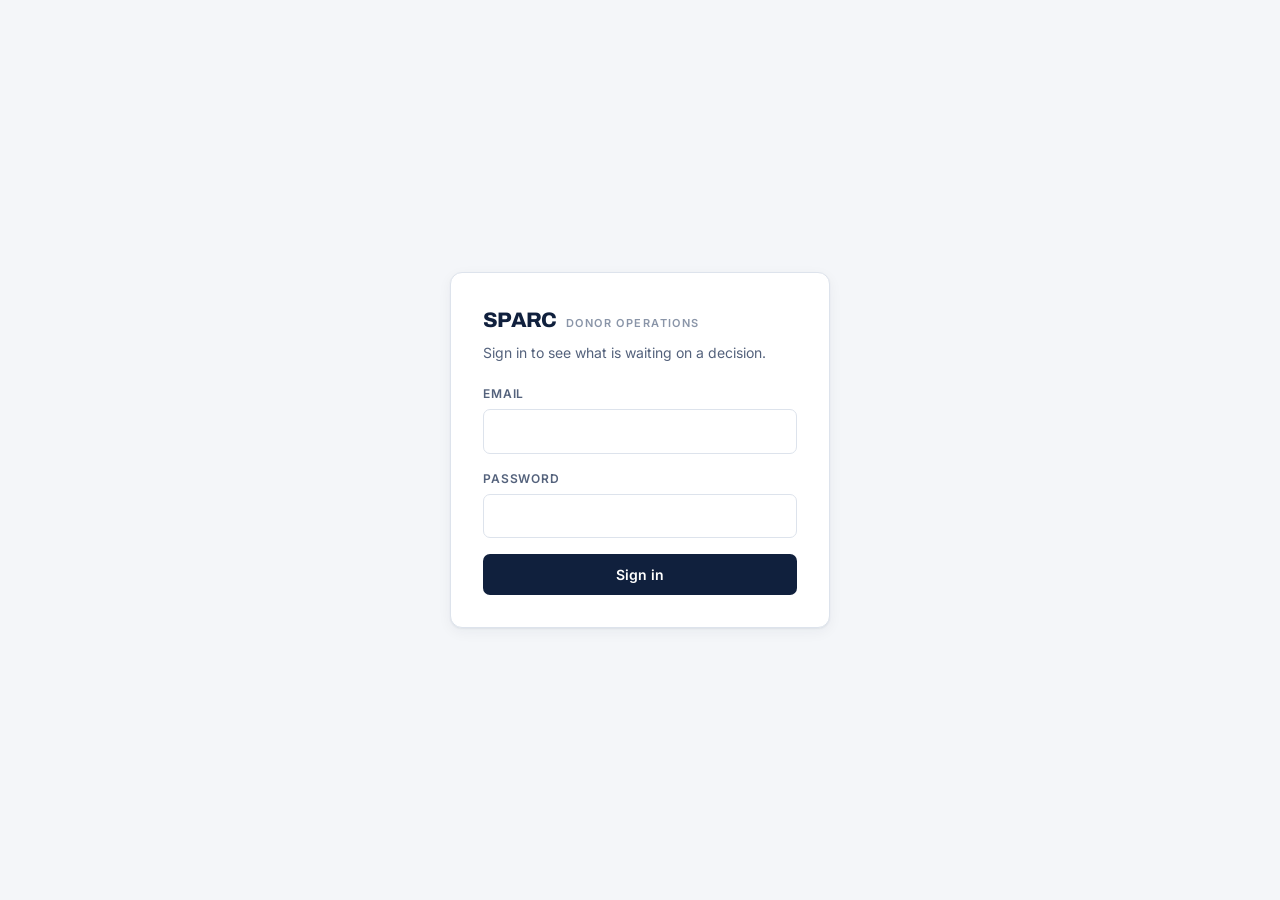
==== commit ee69da16: "Make asset paths relative so the dashboard works under /devdash The dashboard is getting a second ad" ====
--- a/public/index.html
+++ b/public/index.html
@@ -5,7 +5,7 @@
 <meta name="viewport" content="width=device-width, initial-scale=1">
 <meta name="robots" content="noindex, nofollow">
 <title>SPARC — Donor Operations</title>
-<link rel="stylesheet" href="/app.css">
+<link rel="stylesheet" href="app.css">
 </head>
 <body>
 
@@ -47,6 +47,6 @@
   </main>
 </div>
 
-<script src="/app.js"></script>
+<script src="app.js"></script>
 </body>
 </html>
--- a/public/app.css
+++ b/public/app.css
@@ -0,0 +1,123 @@
+/* Self-hosted fonts (variable woff2, latin + latin-ext). No Google Fonts:
+   the CSP forbids off-domain requests and donor PII is on every screen. */
+@font-face{font-family:'Archivo';font-style:normal;font-weight:500 800;font-display:swap;src:url(fonts/archivo-latin.woff2) format('woff2');unicode-range:U+0000-00FF, U+0131, U+0152-0153, U+02BB-02BC, U+02C6, U+02DA, U+02DC, U+0304, U+0308, U+0329, U+2000-206F, U+20AC, U+2122, U+2191, U+2193, U+2212, U+2215, U+FEFF, U+FFFD;}
+@font-face{font-family:'Archivo';font-style:normal;font-weight:500 800;font-display:swap;src:url(fonts/archivo-latin-ext.woff2) format('woff2');unicode-range:U+0100-02BA, U+02BD-02C5, U+02C7-02CC, U+02CE-02D7, U+02DD-02FF, U+0304, U+0308, U+0329, U+1D00-1DBF, U+1E00-1E9F, U+1EF2-1EFF, U+2020, U+20A0-20AB, U+20AD-20C0, U+2113, U+2C60-2C7F, U+A720-A7FF;}
+@font-face{font-family:'Inter';font-style:normal;font-weight:400 600;font-display:swap;src:url(fonts/inter-latin.woff2) format('woff2');unicode-range:U+0000-00FF, U+0131, U+0152-0153, U+02BB-02BC, U+02C6, U+02DA, U+02DC, U+0304, U+0308, U+0329, U+2000-206F, U+20AC, U+2122, U+2191, U+2193, U+2212, U+2215, U+FEFF, U+FFFD;}
+@font-face{font-family:'Inter';font-style:normal;font-weight:400 600;font-display:swap;src:url(fonts/inter-latin-ext.woff2) format('woff2');unicode-range:U+0100-02BA, U+02BD-02C5, U+02C7-02CC, U+02CE-02D7, U+02DD-02FF, U+0304, U+0308, U+0329, U+1D00-1DBF, U+1E00-1E9F, U+1EF2-1EFF, U+2020, U+20A0-20AB, U+20AD-20C0, U+2113, U+2C60-2C7F, U+A720-A7FF;}
+
+:root{
+    --ink:#10203D; --ink-60:#54627C; --ink-40:#8A95A8;
+    --paper:#F4F6F9; --card:#FFF; --rule:#DDE3EC;
+    --green:#00874C; --green-soft:#E4F3EB;
+    --blue:#2C6FA8; --blue-soft:#E6EEF6;
+    --amber:#B26A00; --amber-soft:#FBF0DE;
+    --red:#A8302B; --red-soft:#F8E7E6;
+    --shadow:0 1px 2px rgba(16,32,61,.06),0 4px 14px rgba(16,32,61,.05);
+  }
+  *{box-sizing:border-box} html,body{margin:0;padding:0}
+  body{background:var(--paper);color:var(--ink);font:400 15px/1.5 Inter,system-ui,sans-serif;-webkit-font-smoothing:antialiased}
+  h1,h2,h3,.display{font-family:Archivo,Inter,sans-serif;letter-spacing:-.02em;margin:0}
+  button{font:inherit;cursor:pointer} input,select,textarea{font:inherit;color:inherit}
+  :focus-visible{outline:2px solid var(--blue);outline-offset:2px;border-radius:3px}
+  .hidden{display:none!important}
+  a{color:var(--blue)}
+
+  .signin-wrap{min-height:100dvh;display:grid;place-items:center;padding:24px}
+  .signin{width:100%;max-width:380px;background:var(--card);border:1px solid var(--rule);border-radius:12px;padding:32px;box-shadow:var(--shadow)}
+  .mark{display:flex;align-items:baseline;gap:9px;margin-bottom:6px}
+  .mark b{font-family:Archivo;font-weight:800;font-size:21px;letter-spacing:-.03em}
+  .mark span{font-size:11px;text-transform:uppercase;letter-spacing:.13em;color:var(--ink-40);font-weight:600}
+  label{display:block;font-size:12px;font-weight:600;text-transform:uppercase;letter-spacing:.07em;color:var(--ink-60);margin:0 0 6px}
+  .field{width:100%;padding:10px 12px;border:1px solid var(--rule);border-radius:7px;background:#fff;margin-bottom:16px}
+  textarea.field{min-height:80px;resize:vertical;font-family:inherit}
+  .btn{border:0;border-radius:7px;padding:10px 15px;font-weight:600;font-size:14px;background:var(--ink);color:#fff;transition:opacity .15s}
+  .btn:hover{opacity:.88} .btn[disabled]{opacity:.45;cursor:not-allowed}
+  .btn-full{width:100%} .btn-go{background:var(--green);color:#fff}
+  .btn-quiet{background:#fff;color:var(--ink-60);border:1px solid var(--rule)}
+  .btn-sm{padding:7px 11px;font-size:13px}
+  .msg{font-size:13.5px;padding:10px 12px;border-radius:7px;margin-bottom:16px}
+  .msg-bad{background:var(--red-soft);color:var(--red)}
+  .msg-ok{background:var(--green-soft);color:var(--green)}
+
+  .topbar{position:sticky;top:0;z-index:20;background:rgba(255,255,255,.94);backdrop-filter:blur(8px);border-bottom:1px solid var(--rule)}
+  .topbar-in{max-width:1140px;margin:0 auto;padding:13px 22px;display:flex;align-items:center;gap:16px}
+  .who{margin-left:auto;font-size:13px;color:var(--ink-60)}
+  .link{background:none;border:0;color:var(--ink-60);font-size:13px;text-decoration:underline;padding:0}
+  main{max-width:1140px;margin:0 auto;padding:26px 22px 90px}
+  .lede h1{font-size:clamp(24px,4.2vw,33px);font-weight:800;line-height:1.13;max-width:22ch}
+  .lede p{color:var(--ink-60);margin:9px 0 0;max-width:58ch;font-size:14.5px}
+  .lede{margin-bottom:24px}
+
+  .tabs{display:flex;gap:3px;border-bottom:1px solid var(--rule);margin-bottom:22px;overflow-x:auto;scrollbar-width:none}
+  .tabs::-webkit-scrollbar{display:none}
+  .tab{background:none;border:0;border-bottom:2px solid transparent;padding:10px 13px;color:var(--ink-60);font-weight:600;font-size:14px;white-space:nowrap;margin-bottom:-1px}
+  .tab[aria-selected=true]{color:var(--ink);border-bottom-color:var(--ink)}
+  .pill{display:inline-block;min-width:20px;padding:1px 7px;border-radius:20px;font-size:11.5px;font-weight:700;margin-left:7px;font-variant-numeric:tabular-nums}
+  .pill-amber{background:var(--amber-soft);color:var(--amber)}
+  .pill-blue{background:var(--blue-soft);color:var(--blue)}
+  .pill-grey{background:#EBEFF5;color:var(--ink-60)}
+
+  .card{background:var(--card);border:1px solid var(--rule);border-radius:11px;padding:16px 18px;margin-bottom:11px;box-shadow:var(--shadow);display:grid;grid-template-columns:62px 1fr;gap:18px;align-items:start}
+  .card.settled{opacity:.5}
+  .wait{text-align:center;padding-top:2px}
+  .wait b{display:block;font-family:Archivo;font-weight:800;font-size:28px;line-height:1;font-variant-numeric:tabular-nums;letter-spacing:-.04em}
+  .wait span{display:block;font-size:9.5px;text-transform:uppercase;letter-spacing:.11em;color:var(--ink-40);font-weight:600;margin-top:3px}
+  .w-cool b{color:var(--ink-40)} .w-warm b{color:var(--blue)} .w-hot b{color:var(--amber)} .w-cold b{color:var(--red)}
+  .who-line{font-family:Archivo;font-weight:700;font-size:16.5px;margin-bottom:3px}
+  .ask{color:var(--ink-60);font-size:14px;margin-bottom:10px}
+  .meta{font-size:12.5px;color:var(--ink-40);margin-top:6px}
+  .excerpt{font-size:13px;color:var(--ink-60);background:#FAFBFD;border-left:3px solid var(--rule);padding:9px 12px;border-radius:0 6px 6px 0;margin:0 0 11px;white-space:pre-wrap;max-height:8.5em;overflow:auto}
+  .tag{display:inline-block;font-size:11px;font-weight:600;text-transform:uppercase;letter-spacing:.06em;padding:2px 7px;border-radius:4px;background:#EBEFF5;color:var(--ink-60);margin-right:6px;vertical-align:1px}
+  .controls{display:flex;flex-wrap:wrap;gap:8px;align-items:center}
+  .controls .field{margin:0;width:auto;min-width:130px;padding:8px 10px;font-size:14px}
+  .note{font-size:12.5px;margin-top:9px;padding:8px 11px;border-radius:6px}
+  .note-ok{background:var(--green-soft);color:var(--green)}
+  .note-bad{background:var(--red-soft);color:var(--red)}
+  .spacer{flex:1}
+
+  .empty{text-align:center;padding:52px 24px;border:1px dashed var(--rule);border-radius:11px;background:#fff}
+  .empty b{display:block;font-family:Archivo;font-size:18px;font-weight:700;margin-bottom:6px}
+  .empty p{color:var(--ink-60);margin:0;font-size:14px}
+  .sec{display:flex;align-items:center;gap:12px;margin:28px 0 11px}
+  .sec h2{font-size:17px;font-weight:700}
+  .tablewrap{background:#fff;border:1px solid var(--rule);border-radius:11px;overflow-x:auto;box-shadow:var(--shadow)}
+  table{border-collapse:collapse;width:100%;font-size:13.5px;min-width:620px}
+  th{text-align:left;font-size:11px;text-transform:uppercase;letter-spacing:.07em;color:var(--ink-40);font-weight:600;padding:11px 14px;border-bottom:1px solid var(--rule);white-space:nowrap;background:#FAFBFD;position:sticky;top:0}
+  td{padding:10px 14px;border-bottom:1px solid #EDF1F6;vertical-align:top}
+  tr:last-child td{border-bottom:0}
+  .num{font-variant-numeric:tabular-nums;white-space:nowrap}
+  .state{font-size:11px;font-weight:700;text-transform:uppercase;letter-spacing:.06em;padding:2px 8px;border-radius:20px;white-space:nowrap;display:inline-block}
+  .s-ok{background:var(--green-soft);color:var(--green)}
+  .s-wait{background:var(--amber-soft);color:var(--amber)}
+  .s-info{background:var(--blue-soft);color:var(--blue)}
+  .s-bad{background:var(--red-soft);color:var(--red)}
+  .loading{text-align:center;padding:52px;color:var(--ink-40);font-size:14px}
+  .notebox{background:#fff;border:1px solid var(--rule);border-radius:11px;padding:16px 18px;margin-bottom:18px;box-shadow:var(--shadow)}
+  .noterow{background:#fff;border:1px solid var(--rule);border-radius:10px;padding:13px 16px;margin-bottom:9px;box-shadow:var(--shadow)}
+  .noterow.done{opacity:.55}
+  .noterow p{margin:0 0 7px;white-space:pre-wrap}
+  @media (max-width:620px){
+    .card{grid-template-columns:48px 1fr;gap:12px;padding:14px}
+    .wait b{font-size:23px} main{padding:20px 15px 70px}
+    /* Header: let the name and actions drop to their own full-width line
+       instead of crowding the brand into three ragged lines. */
+    .topbar-in{flex-wrap:wrap;gap:6px 14px;padding:11px 15px}
+    .who{margin-left:0;width:100%}
+    /* The .spacer (flex:1) opens an awkward gap between Save and the other
+       actions on a phone. Collapse it so the button group packs to the left
+       and wraps naturally; give buttons and the wide inputs full-width,
+       comfortable tap targets. */
+    .controls .spacer{display:none;flex-basis:0}
+    .controls{gap:8px 10px}
+    .controls .btn{flex:1 1 auto}
+    .controls .field.wide,.controls .field.med{width:100%;min-width:0}
+  }
+  @media (prefers-reduced-motion:reduce){*{transition:none!important;animation:none!important}}
+
+/* Utility classes replacing former inline style attributes, so the CSP can
+   drop 'unsafe-inline' from style-src. */
+.signin-sub{color:var(--ink-60);font-size:14px;margin:0 0 22px}
+.controls-center{justify-content:center;margin-top:14px}
+.note-controls{margin-top:9px}
+.controls .field.wide{min-width:200px}
+.controls .field.med{min-width:120px}
